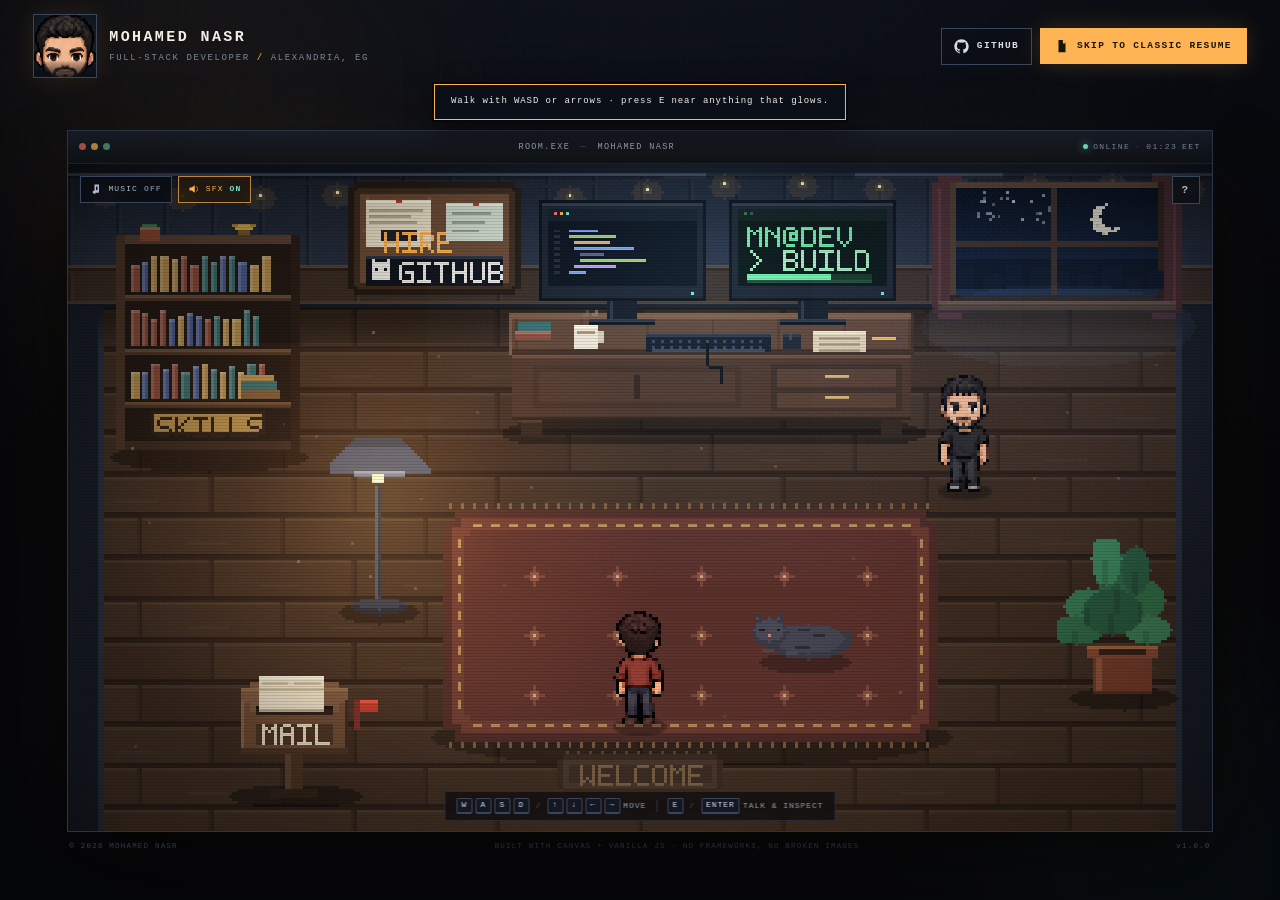
==== index.html @ dac3d87f "Hold the room behind a boot screen until the character sheets resolve" ====
<!DOCTYPE html>
<html lang="en">
<head>
<meta charset="utf-8">
<meta name="viewport" content="width=device-width, initial-scale=1, viewport-fit=cover">
<title>Mohamed Nasr — Interactive Portfolio</title>
<meta name="description" content="A playable pixel-art developer room. Meet Mohamed Nasr, explore projects, tech stack and contact details.">
<meta name="theme-color" content="#07080b">
<link rel="icon" href="data:image/svg+xml,%3Csvg xmlns='http://www.w3.org/2000/svg' viewBox='0 0 16 16'%3E%3Crect width='16' height='16' fill='%230a0c11'/%3E%3Crect x='2' y='2' width='5' height='5' fill='%23ffb454'/%3E%3Crect x='9' y='2' width='5' height='5' fill='%23e9e5dd'/%3E%3Crect x='2' y='9' width='5' height='5' fill='%23e9e5dd'/%3E%3Crect x='9' y='9' width='5' height='5' fill='%23ffb454'/%3E%3C/svg%3E">
<link rel="stylesheet" href="css/style.css">
</head>
<body>
<div class="bg" aria-hidden="true">
  <div class="bg-glow bg-glow--a"></div>
  <div class="bg-glow bg-glow--b"></div>
  <div class="bg-grid"></div>
  <div class="bg-noise"></div>
</div>

<main class="site">
  <header class="topbar">
    <div class="brand">
      <canvas class="brand-avatar" id="brand-avatar" width="64" height="64" aria-hidden="true"></canvas>
      <div class="brand-text">
        <span class="brand-name">MOHAMED NASR</span>
        <span class="brand-sub">FULL-STACK DEVELOPER <i>/</i> ALEXANDRIA, EG</span>
      </div>
    </div>
    <div class="topbar-actions">
      <button class="btn btn--ghost btn--icon" id="btn-github" type="button" aria-label="Open GitHub profile">
        <svg viewBox="0 0 24 24" width="15" height="15" aria-hidden="true"><path fill="currentColor" d="M12 .5C5.73.5.5 5.73.5 12c0 5.08 3.29 9.39 7.86 10.91.58.11.79-.25.79-.56v-2.2c-3.2.7-3.88-1.54-3.88-1.54-.52-1.33-1.28-1.68-1.28-1.68-1.05-.72.08-.7.08-.7 1.16.08 1.77 1.19 1.77 1.19 1.03 1.77 2.7 1.26 3.36.96.1-.75.4-1.26.73-1.55-2.55-.29-5.24-1.28-5.24-5.69 0-1.26.45-2.29 1.19-3.1-.12-.29-.52-1.46.11-3.05 0 0 .97-.31 3.18 1.18a11 11 0 0 1 5.79 0c2.21-1.49 3.18-1.18 3.18-1.18.63 1.59.23 2.76.11 3.05.74.81 1.19 1.84 1.19 3.1 0 4.42-2.7 5.39-5.26 5.68.41.36.78 1.06.78 2.14v3.17c0 .31.21.68.8.56A11.51 11.51 0 0 0 23.5 12C23.5 5.73 18.27.5 12 .5Z"/></svg>
        <span>GITHUB</span>
      </button>
      <button class="btn btn--amber" id="btn-resume" type="button">
        <svg viewBox="0 0 16 16" width="14" height="14" aria-hidden="true"><path fill="currentColor" d="M4 1h5l3 3v11H4V1Zm5 0v4h4M6 8h4v1H6V8Zm0 2h4v1H6v-1Zm0 2h3v1H6v-1Z"/></svg>
        <span>SKIP TO CLASSIC RESUME</span>
      </button>
    </div>
  </header>

  <section class="stage">
    <div class="cabinet" id="cabinet">
      <div class="chrome">
        <span class="chrome-dots" aria-hidden="true"><i></i><i></i><i></i></span>
        <span class="chrome-title">ROOM.EXE <b>—</b> MOHAMED&nbsp;NASR</span>
        <span class="chrome-status"><i class="live-dot"></i> ONLINE <b>·</b> <span id="clock">--:--</span> EET</span>
      </div>
      <div class="screen" id="screen">
        <canvas id="game" width="384" height="224" aria-label="Pixel art developer room. Use WASD or arrow keys to walk and E to interact."></canvas>
        <div class="screen-fx" aria-hidden="true"></div>

        <div class="hud hud--left">
          <div class="audio-toggles" role="group" aria-label="Audio settings">
            <button class="chip" id="btn-music" type="button" aria-pressed="false" title="Toggle 8-bit music">
              <svg viewBox="0 0 16 16" width="12" height="12" aria-hidden="true"><path fill="currentColor" d="M6 2h6v9.2a2.2 2.2 0 1 1-2-2.19V4.4L8 5v7.2A2.2 2.2 0 1 1 6 10V2Z"/></svg>
              <span>MUSIC</span><b data-state>OFF</b>
            </button>
            <button class="chip" id="btn-sfx" type="button" aria-pressed="true" title="Toggle sound effects">
              <svg viewBox="0 0 16 16" width="12" height="12" aria-hidden="true"><path fill="currentColor" d="M2 6h3l4-3v10L5 10H2V6Zm9-2a5 5 0 0 1 0 8v-1a4 4 0 0 0 0-6V4Z"/></svg>
              <span>SFX</span><b data-state>ON</b>
            </button>
          </div>

          <div class="dpad" id="dpad" aria-label="Touch movement controls">
            <button class="dpad-btn dpad-up" data-dir="up" type="button" aria-label="Move up">▲</button>
            <button class="dpad-btn dpad-left" data-dir="left" type="button" aria-label="Move left">◀</button>
            <button class="dpad-btn dpad-action" data-action="interact" type="button" aria-label="Interact">A</button>
            <button class="dpad-btn dpad-right" data-dir="right" type="button" aria-label="Move right">▶</button>
            <button class="dpad-btn dpad-down" data-dir="down" type="button" aria-label="Move down">▼</button>
          </div>
        </div>

        <div class="hud hud--right">
          <button class="chip chip--square" id="btn-help" type="button" aria-label="How to play" title="How to play">?</button>
        </div>

        <div class="hintbar" id="hintbar">
          <span class="hint"><kbd>W</kbd><kbd>A</kbd><kbd>S</kbd><kbd>D</kbd><em>/</em><kbd>↑</kbd><kbd>↓</kbd><kbd>←</kbd><kbd>→</kbd> MOVE</span>
          <span class="hint-sep"></span>
          <span class="hint"><kbd>E</kbd><em>/</em><kbd>ENTER</kbd> TALK &amp; INSPECT</span>
        </div>

        <div class="stage-loader" id="stage-loader" role="status" aria-live="polite">
          <span class="loader-sprites" aria-hidden="true"><i></i><i></i><i></i><i></i></span>
          <span class="loader-text">LOADING CHARACTERS</span>
        </div>
      </div>
      <div class="cabinet-foot">
        <span>© <span id="year">2026</span> MOHAMED NASR</span>
        <span class="cabinet-foot-mid">BUILT WITH CANVAS + VANILLA JS · NO FRAMEWORKS, NO BROKEN IMAGES</span>
        <span>v1.0.0</span>
      </div>
    </div>
  </section>
</main>

<!-- ======================= RPG DIALOGUE ======================= -->
<div class="dialogue" id="dialogue" role="dialog" aria-modal="true" aria-labelledby="dlg-name" hidden>
  <div class="dlg-frame">
    <div class="dlg-portrait">
      <canvas id="dlg-portrait" width="96" height="96" aria-hidden="true"></canvas>
      <span class="dlg-lv">LV. 99</span>
    </div>
    <div class="dlg-main">
      <div class="dlg-head">
        <h2 id="dlg-name">MOHAMED NASR</h2>
        <span class="dlg-role" id="dlg-role">FULL-STACK DEVELOPER</span>
        <span class="dlg-advance" id="dlg-advance" aria-hidden="true">▼</span>
      </div>
      <div class="dlg-text" id="dlg-text" tabindex="0"></div>
      <div class="dlg-choices" id="dlg-choices"></div>
    </div>
    <button class="dlg-close" id="dlg-close" type="button" aria-label="Close dialogue">✕</button>
  </div>
</div>

<!-- ======================= MODAL ======================= -->
<div class="overlay" id="overlay" hidden>
  <div class="modal" id="modal" role="dialog" aria-modal="true" aria-labelledby="modal-title">
    <div class="modal-bar">
      <span class="chrome-dots" aria-hidden="true"><i></i><i></i><i></i></span>
      <h2 class="modal-title" id="modal-title">WINDOW</h2>
      <button class="modal-x" type="button" data-close aria-label="Close window">✕</button>
    </div>
    <div class="modal-body" id="modal-body"></div>
  </div>
</div>

<div class="toast" id="toast" role="status" aria-live="polite"></div>

<script src="js/config.js?v=10"></script>
<script src="js/pixel-font.js?v=10"></script>
<script src="js/sprites.js?v=10"></script>
<script src="js/room.js?v=10"></script>
<script src="js/audio.js?v=10"></script>
<script src="js/ui.js?v=10"></script>
<script src="js/game.js?v=10"></script>
</body>
</html>
---- css/style.css ----
/* ==========================================================================
   Mohamed Nasr — interactive portfolio
   Dark cinematic arcade shell around a warm 8-bit room.
   ========================================================================== */

:root {
  --bg: #07080b;
  --panel: #0d1016;
  --panel-2: #121722;
  --line: #232c3b;
  --line-2: #3a465c;
  --text: #e9e5dd;
  --muted: #8e98a8;
  --amber: #ffb454;
  --amber-2: #ffcf8a;
  --mint: #6ee7c7;
  --red: #ff6b6b;
  --mono: ui-monospace, "Cascadia Mono", "SFMono-Regular", Menlo, Consolas, "Liberation Mono", monospace;
  --sans: "Inter", system-ui, -apple-system, "Segoe UI", Roboto, Arial, sans-serif;
  --shadow-pixel: 0 0 0 2px #05070a, 0 0 0 4px #2b3547, 0 26px 70px rgba(0, 0, 0, 0.65);
}

* { box-sizing: border-box; }

html, body { min-height: 100%; }

body {
  margin: 0;
  background: var(--bg);
  color: var(--text);
  font-family: var(--sans);
  font-size: 16px;
  line-height: 1.5;
  -webkit-font-smoothing: antialiased;
  overflow-x: hidden;
}

[hidden] { display: none !important; }

h1, h2, h3, h4, p, ul { margin: 0; }
ul { padding: 0; list-style: none; }
a { color: inherit; }
button { font: inherit; }
::selection { background: rgba(255, 180, 84, 0.28); color: #fff; }

:focus-visible {
  outline: 2px solid var(--amber);
  outline-offset: 2px;
}

/* ---------------------------------------------------------------- */
/* Background                                                        */
/* ---------------------------------------------------------------- */
.bg {
  position: fixed;
  inset: 0;
  z-index: 0;
  overflow: hidden;
  pointer-events: none;
  background:
    radial-gradient(1200px 700px at 50% -10%, #10141d 0%, transparent 60%),
    linear-gradient(180deg, #080a0f 0%, #06070a 55%, #05060a 100%);
}

.bg-glow {
  position: absolute;
  border-radius: 50%;
  filter: blur(90px);
  opacity: 0.5;
}

.bg-glow--a {
  width: 52vw; height: 52vw;
  left: -12vw; top: -18vw;
  background: radial-gradient(circle, rgba(255, 168, 76, 0.16), transparent 65%);
  animation: drift 24s ease-in-out infinite alternate;
}

.bg-glow--b {
  width: 46vw; height: 46vw;
  right: -14vw; bottom: -20vw;
  background: radial-gradient(circle, rgba(80, 190, 170, 0.12), transparent 65%);
  animation: drift 30s ease-in-out infinite alternate-reverse;
}

.bg-grid {
  position: absolute;
  inset: 0;
  background-image:
    linear-gradient(rgba(255, 255, 255, 0.024) 1px, transparent 1px),
    linear-gradient(90deg, rgba(255, 255, 255, 0.024) 1px, transparent 1px);
  background-size: 40px 40px;
  mask-image: radial-gradient(ellipse 80% 70% at 50% 40%, #000 20%, transparent 78%);
  -webkit-mask-image: radial-gradient(ellipse 80% 70% at 50% 40%, #000 20%, transparent 78%);
}

@keyframes drift {
  from { transform: translate3d(0, 0, 0) scale(1); }
  to { transform: translate3d(4vw, 3vw, 0) scale(1.08); }
}

/* ---------------------------------------------------------------- */
/* Shell                                                             */
/* ---------------------------------------------------------------- */
.site {
  position: relative;
  z-index: 1;
  min-height: 100svh;
  display: flex;
  flex-direction: column;
  width: 100%;
  max-width: 1440px;
  margin: 0 auto;
  padding: 14px clamp(12px, 2.6vw, 34px) 12px;
}

.topbar {
  display: flex;
  align-items: center;
  justify-content: space-between;
  gap: 18px;
  padding-bottom: 14px;
}

.brand {
  display: flex;
  align-items: center;
  gap: 12px;
  min-width: 0;
}

.brand-avatar {
  width: 64px;
  height: 64px;
  flex: none;
  image-rendering: pixelated;
  background: #0a0d13;
  border: 1px solid var(--line-2);
  box-shadow: inset 0 0 0 2px #05070a, 0 0 24px rgba(255, 180, 84, 0.10);
}

/* the header avatar is the same character art: keep it out of sight until
   the sheets have been resolved too */
body.is-booting .brand-avatar { visibility: hidden; }

.brand-text { display: flex; flex-direction: column; gap: 3px; min-width: 0; }

.brand-name {
  font-family: var(--mono);
  font-size: 15px;
  font-weight: 700;
  letter-spacing: 0.16em;
  color: #f3efe7;
}

.brand-sub {
  font-family: var(--mono);
  font-size: 9px;
  letter-spacing: 0.18em;
  color: #7c8798;
  white-space: nowrap;
  overflow: hidden;
  text-overflow: ellipsis;
}
.brand-sub i { color: var(--amber); font-style: normal; }

.topbar-actions {
  display: flex;
  align-items: center;
  gap: 8px;
  flex: none;
}

/* buttons ------------------------------------------------------- */
.btn {
  display: inline-flex;
  align-items: center;
  justify-content: center;
  gap: 8px;
  padding: 10px 14px;
  border: 1px solid var(--line-2);
  background: #10141c;
  color: #d5dce8;
  font-family: var(--mono);
  font-size: 9.5px;
  font-weight: 600;
  letter-spacing: 0.14em;
  text-transform: uppercase;
  text-decoration: none;
  cursor: pointer;
  transition: background 0.15s, border-color 0.15s, color 0.15s, transform 0.1s;
  white-space: nowrap;
}

.btn:hover { border-color: var(--amber); color: var(--amber); background: #151b26; }
.btn:active { transform: translateY(1px); }

.btn--amber {
  background: var(--amber);
  border-color: var(--amber);
  color: #191307;
  box-shadow: 0 0 24px rgba(255, 180, 84, 0.18);
}
.btn--amber:hover { background: var(--amber-2); border-color: var(--amber-2); color: #191307; }

.btn--ghost { background: transparent; }
.btn--icon { padding: 10px 12px; }

.btn--tiny {
  padding: 6px 9px;
  font-size: 8px;
  letter-spacing: 0.12em;
}

/* ---------------------------------------------------------------- */
/* Cabinet                                                           */
/* ---------------------------------------------------------------- */
.stage {
  flex: 1;
  display: grid;
  place-items: center;
  min-height: 0;
  padding: 4px 0 2px;
}

.cabinet {
  width: min(1180px, 100%, calc((100svh - 232px) * 1.7143));
  min-width: 300px;
  position: relative;
}

.chrome {
  display: flex;
  align-items: center;
  gap: 10px;
  height: 34px;
  padding: 0 11px;
  background: linear-gradient(180deg, #151b26, #0d1118);
  border: 1px solid #2b3547;
  border-bottom: 1px solid #1b2230;
  font-family: var(--mono);
  font-size: 8.5px;
  letter-spacing: 0.16em;
  color: #8d99ac;
}

.chrome-dots { display: inline-flex; gap: 5px; flex: none; }
.chrome-dots i { width: 7px; height: 7px; border-radius: 50%; background: #3a465c; }
.chrome-dots i:nth-child(1) { background: #a8504a; }
.chrome-dots i:nth-child(2) { background: #b08840; }
.chrome-dots i:nth-child(3) { background: #43806b; }

.chrome-title {
  flex: 1;
  text-align: center;
  color: #a7b2c4;
  white-space: nowrap;
  overflow: hidden;
  text-overflow: ellipsis;
}
.chrome-title b { color: #4d5a70; font-weight: 400; margin: 0 4px; }

.chrome-status {
  display: inline-flex;
  align-items: center;
  gap: 5px;
  flex: none;
  color: #7f8c9f;
  font-size: 8px;
}
.chrome-status b { color: #3f4b5f; font-weight: 400; }

.live-dot {
  width: 5px; height: 5px;
  background: var(--mint);
  border-radius: 50%;
  box-shadow: 0 0 8px rgba(110, 231, 199, 0.8);
  animation: blink 2.4s ease-in-out infinite;
}

@keyframes blink { 0%, 100% { opacity: 1; } 50% { opacity: 0.25; } }

.screen {
  position: relative;
  aspect-ratio: 384 / 224;
  background: #05070a;
  border: 1px solid #2b3547;
  border-top: none;
  box-shadow: 0 30px 80px rgba(0, 0, 0, 0.62), 0 0 120px rgba(255, 170, 80, 0.05);
  overflow: hidden;
}

#game {
  display: block;
  width: 100%;
  height: 100%;
  image-rendering: pixelated;
  image-rendering: crisp-edges;
  touch-action: manipulation;
}

.screen-fx {
  position: absolute;
  inset: 0;
  pointer-events: none;
  background-image:
    repeating-linear-gradient(to bottom, rgba(0, 0, 0, 0.20) 0 1px, transparent 1px 3px),
    radial-gradient(ellipse at center, transparent 52%, rgba(0, 0, 0, 0.42) 100%);
  opacity: 0.55;
  z-index: 2;
}

/* Boot screen: covers the room until the character art is resolved, so the
   fallback characters are never shown first. ------------------------- */
.stage-loader {
  position: absolute;
  inset: 0;
  z-index: 8;
  display: flex;
  flex-direction: column;
  align-items: center;
  justify-content: center;
  gap: 14px;
  background: #05070a;
  transition: opacity 0.32s ease, visibility 0.32s ease;
  animation: stage-loader-bail 0.4s linear 12s forwards;
}
.stage-loader.is-done {
  opacity: 0;
  visibility: hidden;
  pointer-events: none;
}
.stage-loader.is-gone { display: none; }

.loader-sprites { display: flex; gap: 6px; }
.loader-sprites i {
  width: 7px;
  height: 7px;
  background: #ffb454;
  opacity: 0.22;
  animation: loader-step 1.05s steps(1, end) infinite;
}
.loader-sprites i:nth-child(2) { animation-delay: 0.13s; }
.loader-sprites i:nth-child(3) { animation-delay: 0.26s; }
.loader-sprites i:nth-child(4) { animation-delay: 0.39s; }

.loader-text {
  font-family: var(--mono);
  font-size: 10px;
  letter-spacing: 0.28em;
  color: #8e98a8;
  text-transform: uppercase;
}

@keyframes loader-step {
  0%, 40% { opacity: 1; }
  41%, 100% { opacity: 0.22; }
}
/* if the scripts never start, the room must not stay hidden forever */
@keyframes stage-loader-bail {
  to { opacity: 0; visibility: hidden; }
}

@media (prefers-reduced-motion: reduce) {
  .loader-sprites i { animation: none; opacity: 0.7; }
}

/* HUD ----------------------------------------------------------- */
.hud {
  position: absolute;
  z-index: 4;
  display: flex;
  gap: 10px;
  pointer-events: none;
}
.hud > * { pointer-events: auto; }

.hud--left { top: 12px; left: 12px; flex-direction: column; align-items: flex-start; }
.hud--right { top: 12px; right: 12px; }

.audio-toggles { display: flex; gap: 6px; }

.chip {
  display: inline-flex;
  align-items: center;
  gap: 6px;
  height: 27px;
  padding: 0 9px;
  background: rgba(8, 11, 17, 0.74);
  border: 1px solid rgba(74, 88, 112, 0.75);
  color: #aeb9cb;
  font-family: var(--mono);
  font-size: 8px;
  letter-spacing: 0.14em;
  cursor: pointer;
  backdrop-filter: blur(6px);
  transition: border-color 0.15s, color 0.15s, background 0.15s;
}
.chip b { font-weight: 700; color: #6f7c90; }
.chip:hover { border-color: var(--amber); color: var(--amber); }
.chip.is-on { border-color: rgba(255, 180, 84, 0.7); color: var(--amber); background: rgba(38, 26, 12, 0.72); }
.chip.is-on b { color: var(--mint); }

.chip--square {
  width: 28px;
  height: 28px;
  padding: 0;
  justify-content: center;
  font-size: 11px;
  font-weight: 700;
}

/* D-pad */
.dpad {
  display: none;
  grid-template-columns: repeat(3, 34px);
  grid-template-rows: repeat(3, 34px);
  gap: 4px;
  padding: 4px;
  background: rgba(6, 9, 14, 0.42);
  border: 1px solid rgba(70, 83, 107, 0.35);
  backdrop-filter: blur(4px);
  touch-action: none;
}

body.is-touch .dpad { display: grid; }

.dpad-btn {
  border: 1px solid rgba(96, 112, 138, 0.7);
  background: rgba(12, 16, 24, 0.78);
  color: #c8d2e2;
  font-size: 11px;
  line-height: 1;
  display: grid;
  place-items: center;
  cursor: pointer;
  touch-action: none;
  user-select: none;
  -webkit-user-select: none;
  -webkit-tap-highlight-color: transparent;
  transition: background 0.08s, color 0.08s, border-color 0.08s;
}
.dpad-btn.is-down,
.dpad-btn:active {
  background: var(--amber);
  border-color: var(--amber);
  color: #191307;
}

.dpad-up { grid-area: 1 / 2; }
.dpad-left { grid-area: 2 / 1; }
.dpad-action { grid-area: 2 / 2; font-family: var(--mono); font-weight: 700; color: var(--amber); }
.dpad-right { grid-area: 2 / 3; }
.dpad-down { grid-area: 3 / 2; }

/* hint bar */
.hintbar {
  position: absolute;
  z-index: 3;
  left: 50%;
  bottom: 10px;
  transform: translateX(-50%);
  display: flex;
  align-items: center;
  gap: 10px;
  padding: 6px 11px;
  background: rgba(5, 7, 11, 0.62);
  border: 1px solid rgba(70, 83, 107, 0.4);
  backdrop-filter: blur(4px);
  font-family: var(--mono);
  font-size: 8px;
  letter-spacing: 0.12em;
  color: #93a0b3;
  white-space: nowrap;
  pointer-events: none;
  transition: opacity 0.2s;
}
.hint { display: inline-flex; align-items: center; gap: 3px; }
.hint em { font-style: normal; color: #4b586d; margin: 0 3px; }
.hint-sep { width: 1px; height: 12px; background: #2b3547; }

kbd {
  display: inline-block;
  min-width: 16px;
  padding: 2px 4px;
  border: 1px solid #3a465c;
  border-bottom-width: 2px;
  background: #121722;
  color: #dbe3ef;
  font-family: var(--mono);
  font-size: 8px;
  line-height: 1.1;
  text-align: center;
  border-radius: 2px;
}

body.dialogue-open .hintbar { opacity: 0; }

.cabinet-foot {
  display: flex;
  align-items: center;
  justify-content: space-between;
  gap: 12px;
  padding: 9px 2px 0;
  font-family: var(--mono);
  font-size: 7.5px;
  letter-spacing: 0.16em;
  color: #4f5b6e;
}
.cabinet-foot-mid { color: #3d4759; text-align: center; }

/* ---------------------------------------------------------------- */
/* Dialogue                                                          */
/* ---------------------------------------------------------------- */
.dialogue {
  position: fixed;
  left: 50%;
  bottom: max(16px, env(safe-area-inset-bottom));
  transform: translateX(-50%);
  width: min(960px, calc(100vw - 24px));
  z-index: 70;
  animation: dlg-in 0.2s ease-out both;
}

@keyframes dlg-in {
  from { opacity: 0; transform: translate(-50%, 12px); }
  to { opacity: 1; transform: translate(-50%, 0); }
}

.dlg-frame {
  position: relative;
  display: grid;
  grid-template-columns: 104px minmax(0, 1fr);
  gap: 12px;
  padding: 12px;
  background:
    linear-gradient(180deg, rgba(255, 180, 84, 0.045), transparent 30%),
    linear-gradient(180deg, #10161f, #0a0e15);
  border: 2px solid #46536b;
  box-shadow: var(--shadow-pixel);
}

.dlg-frame::before {
  content: "";
  position: absolute;
  inset: 3px;
  border: 1px solid rgba(255, 255, 255, 0.05);
  pointer-events: none;
}

.dlg-portrait {
  position: relative;
  width: 96px;
  height: 96px;
  border: 1px solid #46536b;
  background: radial-gradient(circle at 50% 30%, #1b2334, #0a0d14 75%);
  display: grid;
  place-items: center;
  overflow: hidden;
}

.dlg-portrait canvas {
  width: 96px;
  height: 96px;
  image-rendering: pixelated;
}

.dlg-lv {
  position: absolute;
  left: 4px;
  bottom: 2px;
  font-family: var(--mono);
  font-size: 7px;
  letter-spacing: 0.1em;
  color: var(--amber);
  text-shadow: 0 1px 0 #000;
}

.dlg-main { min-width: 0; display: flex; flex-direction: column; }

.dlg-head {
  display: flex;
  align-items: baseline;
  gap: 10px;
  padding-bottom: 6px;
  margin-bottom: 8px;
  border-bottom: 1px dashed #2a3446;
}

.dlg-head h2 {
  font-family: var(--mono);
  font-size: 12px;
  letter-spacing: 0.16em;
  color: var(--amber);
}

.dlg-role {
  font-family: var(--mono);
  font-size: 8px;
  letter-spacing: 0.14em;
  color: #6f7c90;
}

.dlg-advance {
  margin-left: auto;
  color: var(--amber);
  font-size: 10px;
  opacity: 0;
  align-self: center;
}
.dlg-advance.is-on { opacity: 1; animation: bob 1.1s ease-in-out infinite; }

@keyframes bob { 0%, 100% { transform: translateY(0); } 50% { transform: translateY(3px); } }

.dlg-text {
  font-size: 13.5px;
  line-height: 1.65;
  color: #dfe5ee;
  white-space: pre-wrap;
  min-height: 3.3em;
  max-height: 6.6em;
  overflow-y: auto;
  padding-right: 6px;
  scrollbar-width: thin;
  scrollbar-color: #3a465c transparent;
}
.dlg-text.is-typing::after {
  content: "▌";
  color: var(--amber);
  margin-left: 1px;
  animation: blink 0.9s steps(2) infinite;
}

.dlg-choices {
  display: grid;
  grid-template-columns: 1fr 1fr;
  gap: 6px;
  margin-top: auto;
  padding-top: 10px;
}

.choice {
  display: flex;
  align-items: center;
  gap: 8px;
  padding: 7px 9px;
  background: #131926;
  border: 1px solid #2f3a4d;
  color: #dbe3ef;
  text-align: left;
  cursor: pointer;
  transition: border-color 0.12s, background 0.12s, transform 0.12s;
  min-width: 0;
}
.choice:hover,
.choice.is-focused {
  border-color: var(--amber);
  background: #1b2333;
  transform: translateX(2px);
}

.choice-key {
  flex: none;
  display: grid;
  place-items: center;
  min-width: 17px;
  height: 17px;
  padding: 0 3px;
  background: #090c12;
  border: 1px solid #3a465c;
  font-family: var(--mono);
  font-size: 8px;
  color: var(--amber);
}

.choice-copy { display: flex; flex-direction: column; gap: 1px; min-width: 0; }

.choice-en {
  font-family: var(--mono);
  font-size: 9px;
  letter-spacing: 0.09em;
  text-transform: uppercase;
  color: #e9e5dd;
  line-height: 1.35;
}

.choice-ar {
  font-family: "Segoe UI", "Noto Naskh Arabic", "Geeza Pro", system-ui, sans-serif;
  font-size: 10.5px;
  line-height: 1.3;
  color: #8b98ad;
}

.choice-arrow { margin-left: auto; color: #55627a; font-size: 12px; flex: none; }

.choice--ghost {
  grid-column: 1 / -1;
  justify-content: center;
  padding: 5px;
  background: transparent;
  border-color: #232c3b;
  opacity: 0.65;
}
.choice--ghost .choice-en { font-size: 8px; color: #93a0b3; }

.choice--back { justify-content: flex-start; }
.choice--action {
  justify-content: space-between;
  background: linear-gradient(180deg, rgba(255, 180, 84, 0.16), rgba(255, 180, 84, 0.06));
  border-color: rgba(255, 180, 84, 0.55);
}
.choice--action .choice-en { color: var(--amber); }

.dlg-close {
  position: absolute;
  top: 5px;
  right: 5px;
  width: 20px;
  height: 20px;
  display: grid;
  place-items: center;
  background: transparent;
  border: 1px solid #2f3a4d;
  color: #7f8c9f;
  font-size: 9px;
  cursor: pointer;
  z-index: 2;
}
.dlg-close:hover { border-color: var(--red); color: var(--red); }

/* ---------------------------------------------------------------- */
/* Windows                                                           */
/* ---------------------------------------------------------------- */
.overlay {
  position: fixed;
  inset: 0;
  z-index: 80;
  display: flex;
  align-items: center;
  justify-content: center;
  padding: clamp(10px, 2.6vw, 36px);
  background: rgba(4, 6, 10, 0.76);
  backdrop-filter: blur(7px);
  overflow: hidden;
}

.modal {
  width: min(1060px, 100%);
  max-height: min(88svh, 920px);
  display: flex;
  flex-direction: column;
  background: linear-gradient(180deg, #10151e, #0b0f16);
  border: 2px solid #46536b;
  box-shadow: 0 0 0 3px #05070a, 0 0 0 5px #232c3b, 0 44px 110px rgba(0, 0, 0, 0.8);
  animation: win-in 0.2s ease-out both;
}

@keyframes win-in {
  from { opacity: 0; transform: translateY(10px) scale(0.995); }
  to { opacity: 1; transform: translateY(0) scale(1); }
}

.modal-bar {
  display: flex;
  align-items: center;
  gap: 10px;
  height: 40px;
  padding: 0 10px;
  background: #0d121a;
  border-bottom: 1px solid var(--line);
  flex: none;
}

.modal-title {
  flex: 1;
  text-align: center;
  font-family: var(--mono);
  font-size: 9.5px;
  font-weight: 600;
  letter-spacing: 0.2em;
  color: #b9c4d6;
}

.modal-x {
  width: 24px;
  height: 24px;
  display: grid;
  place-items: center;
  background: transparent;
  border: 1px solid #2f3a4d;
  color: #7f8c9f;
  font-size: 10px;
  cursor: pointer;
  flex: none;
}
.modal-x:hover { border-color: var(--red); color: var(--red); }

.modal-body {
  padding: clamp(14px, 2.2vw, 24px);
  overflow-y: auto;
  overscroll-behavior: contain;
  scrollbar-width: thin;
  scrollbar-color: #3a465c transparent;
}

.modal-body::-webkit-scrollbar { width: 8px; }
.modal-body::-webkit-scrollbar-thumb { background: #2f3a4d; }
.modal-body::-webkit-scrollbar-track { background: #0a0e14; }

/* shared window pieces ------------------------------------------ */
.win-head {
  display: flex;
  align-items: flex-end;
  justify-content: space-between;
  gap: 16px;
  flex-wrap: wrap;
  margin-bottom: 18px;
}

.win-kicker {
  font-family: var(--mono);
  font-size: 8px;
  letter-spacing: 0.18em;
  color: var(--amber);
  margin-bottom: 5px;
}

.win-title {
  font-family: var(--sans);
  font-size: clamp(19px, 2.4vw, 25px);
  font-weight: 700;
  letter-spacing: -0.015em;
  color: #f3efe7;
  line-height: 1.15;
}

.win-head-actions { display: flex; align-items: center; gap: 8px; }

.sync {
  display: inline-flex;
  align-items: center;
  gap: 4px;
  padding: 5px 7px;
  border: 1px solid #2f3a4d;
  font-family: var(--mono);
  font-size: 7.5px;
  letter-spacing: 0.12em;
  color: #8e98a8;
  white-space: nowrap;
}
.sync--live { color: var(--mint); border-color: rgba(110, 231, 199, 0.35); }
.sync--cache { color: var(--amber); border-color: rgba(255, 180, 84, 0.3); }
.sync--off { color: #e0a05a; border-color: rgba(224, 160, 90, 0.3); }

.win-foot {
  display: flex;
  align-items: center;
  justify-content: space-between;
  gap: 10px;
  margin-top: 16px;
  font-family: var(--mono);
  font-size: 8px;
  letter-spacing: 0.14em;
  color: #6f7c90;
  flex-wrap: wrap;
}

.muted { color: var(--muted); }
.small { font-size: 11px; line-height: 1.65; margin-top: 14px; }
.muted code {
  font-family: var(--mono);
  font-size: 10px;
  color: var(--amber);
  background: #161d29;
  padding: 1px 4px;
}

/* projects ------------------------------------------------------ */
.proj-grid {
  display: grid;
  grid-template-columns: repeat(auto-fill, minmax(252px, 1fr));
  gap: 10px;
}

.proj {
  position: relative;
  display: flex;
  flex-direction: column;
  gap: 8px;
  min-height: 154px;
  padding: 14px;
  background: #10151e;
  border: 1px solid #242e3f;
  text-decoration: none;
  color: inherit;
  transition: border-color 0.15s, transform 0.15s, background 0.15s, box-shadow 0.15s;
}

.proj:hover {
  border-color: rgba(255, 180, 84, 0.55);
  background: #121a26;
  transform: translateY(-2px);
  box-shadow: 0 10px 24px rgba(0, 0, 0, 0.35);
}

.proj-top { display: flex; align-items: center; gap: 7px; min-width: 0; }
.proj-icon { color: var(--amber); font-size: 11px; flex: none; }

.proj-name {
  font-family: var(--mono);
  font-size: 12.5px;
  font-weight: 700;
  letter-spacing: 0.01em;
  color: #f1eee8;
  overflow: hidden;
  text-overflow: ellipsis;
  white-space: nowrap;
}

.proj-go { margin-left: auto; color: #5a677d; font-size: 11px; flex: none; }
.proj:hover .proj-go { color: var(--amber); }

.proj-desc {
  font-size: 11.5px;
  line-height: 1.55;
  color: #98a4b6;
  flex: 1;
  display: -webkit-box;
  -webkit-line-clamp: 3;
  -webkit-box-orient: vertical;
  overflow: hidden;
}

.proj-tags { display: flex; flex-wrap: wrap; gap: 4px; min-height: 17px; }

.tag {
  font-family: var(--mono);
  font-size: 7.5px;
  letter-spacing: 0.06em;
  text-transform: uppercase;
  padding: 2px 5px;
  background: #161d29;
  border: 1px solid #2a3446;
  color: #8794a8;
}

.proj-meta {
  display: flex;
  align-items: center;
  gap: 10px;
  padding-top: 8px;
  border-top: 1px dashed #1f2735;
  font-family: var(--mono);
  font-size: 8px;
  letter-spacing: 0.06em;
  color: #7d8a9e;
}

.lang { display: inline-flex; align-items: center; gap: 4px; }
.lang i { width: 6px; height: 6px; border-radius: 50%; display: inline-block; }
.meta-time { margin-left: auto; color: #5d6a7e; }

.proj--skeleton { pointer-events: none; }
.sk { background: linear-gradient(90deg, #171f2c 25%, #1f2938 50%, #171f2c 75%); background-size: 200% 100%; animation: sk 1.4s linear infinite; }
.sk-title { height: 12px; width: 55%; }
.sk-line { height: 8px; width: 100%; }
.sk-line.short { width: 70%; }
.sk-meta { height: 8px; width: 40%; margin-top: auto; }
@keyframes sk { from { background-position: 200% 0; } to { background-position: -200% 0; } }

.empty {
  grid-column: 1 / -1;
  padding: 40px 20px;
  text-align: center;
  color: var(--muted);
  border: 1px dashed #2a3446;
  font-family: var(--mono);
  font-size: 10px;
  letter-spacing: 0.1em;
}

/* github badge -------------------------------------------------- */
.badge-card {
  display: grid;
  grid-template-columns: 152px minmax(0, 1fr);
  gap: 22px;
  padding: 20px;
  background:
    radial-gradient(circle at 18% 20%, rgba(255, 180, 84, 0.07), transparent 55%),
    #0e131c;
  border: 1px solid #2a3446;
}

.badge-avatar {
  position: relative;
  width: 140px;
  height: 140px;
  border: 2px solid #46536b;
  background: #080b10;
  display: grid;
  place-items: center;
}
.badge-avatar canvas { width: 128px; height: 128px; image-rendering: pixelated; }
.badge-dot {
  position: absolute;
  right: 7px;
  bottom: 7px;
  width: 11px;
  height: 11px;
  background: var(--mint);
  border: 2px solid #0e131c;
  border-radius: 50%;
  box-shadow: 0 0 12px rgba(110, 231, 199, 0.8);
}

.badge-info { min-width: 0; }
.badge-handle {
  font-family: var(--mono);
  font-size: 10px;
  letter-spacing: 0.1em;
  color: var(--amber);
  margin: 4px 0 8px;
}
.badge-bio { font-size: 12.5px; line-height: 1.6; color: #9aa6b8; max-width: 56ch; }

.badge-stats { display: flex; flex-wrap: wrap; gap: 22px; margin-top: 16px; }
.stat span {
  display: block;
  font-family: var(--mono);
  font-size: 7px;
  letter-spacing: 0.16em;
  color: #6f7c90;
  margin-bottom: 3px;
}
.stat b { font-family: var(--mono); font-size: 13px; letter-spacing: 0.04em; color: #e9e5dd; }

.gh-cta {
  display: flex;
  align-items: center;
  justify-content: space-between;
  gap: 16px;
  flex-wrap: wrap;
  padding: 16px 18px;
  margin-top: 12px;
  background: #10151e;
  border: 1px solid #242e3f;
}
.gh-cta h4 { font-size: 14px; color: #f1eee8; margin-bottom: 3px; }
.gh-cta p { font-size: 11.5px; color: var(--muted); }

.gh-repos { margin-top: 12px; display: flex; flex-direction: column; }

.gh-row {
  display: grid;
  grid-template-columns: 168px minmax(0, 1fr) auto;
  align-items: center;
  gap: 12px;
  padding: 9px 10px;
  border: 1px solid transparent;
  border-bottom: 1px solid #1b2331;
  text-decoration: none;
  color: inherit;
  transition: background 0.12s, border-color 0.12s;
}
.gh-row:hover { background: #121824; border-color: #242e3f; }
.gh-row-name { font-family: var(--mono); font-size: 10px; color: var(--amber); overflow: hidden; text-overflow: ellipsis; }
.gh-row-desc { font-size: 11px; color: #8e98a8; overflow: hidden; text-overflow: ellipsis; white-space: nowrap; }
.gh-row-lang { display: inline-flex; align-items: center; gap: 4px; font-family: var(--mono); font-size: 8px; color: #6f7c90; }
.gh-row-lang i { width: 6px; height: 6px; border-radius: 50%; }

/* skills -------------------------------------------------------- */
.skill-grid {
  display: grid;
  grid-template-columns: repeat(auto-fit, minmax(250px, 1fr));
  gap: 18px 30px;
}

.skill-group h4 {
  font-family: var(--mono);
  font-size: 8.5px;
  font-weight: 600;
  letter-spacing: 0.18em;
  text-transform: uppercase;
  color: var(--amber);
  padding-bottom: 6px;
  margin-bottom: 9px;
  border-bottom: 1px solid var(--line);
}

.skill-group ul { display: flex; flex-direction: column; gap: 7px; }

.skill { display: flex; align-items: center; justify-content: space-between; gap: 12px; }
.skill-name { font-size: 12px; color: #dbe3ef; }
.skill-dots { display: inline-flex; gap: 3px; flex: none; }
.skill-dots i {
  width: 7px; height: 7px;
  background: #1a2230;
  border: 1px solid #2f3a4d;
  display: inline-block;
}
.skill-dots i.on { background: var(--amber); border-color: var(--amber); box-shadow: 0 0 6px rgba(255, 180, 84, 0.35); }

.cert-block { margin-top: 22px; padding-top: 16px; border-top: 1px solid var(--line); }
.cert-block h4 {
  font-family: var(--mono);
  font-size: 8.5px;
  letter-spacing: 0.18em;
  color: #8e98a8;
  margin-bottom: 10px;
}
.cert-list { display: flex; flex-direction: column; gap: 6px; }

.cert {
  display: flex;
  align-items: center;
  gap: 10px;
  padding: 10px 12px;
  border: 1px dashed #2f3a4d;
  text-decoration: none;
  color: inherit;
}
.cert b { display: block; font-size: 12px; color: #dbe3ef; font-weight: 600; }
.cert small { display: block; font-size: 10px; color: #7f8c9f; margin-top: 2px; }
.cert-icon { color: var(--amber); font-size: 12px; }
.cert--empty { opacity: 0.65; }

/* contact ------------------------------------------------------- */
.contact-blurb { font-size: 13px; line-height: 1.7; color: #a8b3c4; max-width: 62ch; }

.contact-list { margin-top: 20px; border-top: 1px solid var(--line); }

.contact-row {
  display: grid;
  grid-template-columns: 96px minmax(0, 1fr) auto auto;
  align-items: center;
  gap: 10px;
  padding: 12px 0;
  border-bottom: 1px solid #1b2331;
}
.contact-label {
  font-family: var(--mono);
  font-size: 8px;
  letter-spacing: 0.16em;
  color: #6f7c90;
}
.contact-value { font-family: var(--mono); font-size: 12px; color: #e9e5dd; overflow-wrap: anywhere; }

.contact-foot { margin-top: 18px; }

/* help ---------------------------------------------------------- */
.help-grid {
  display: grid;
  grid-template-columns: repeat(auto-fit, minmax(210px, 1fr));
  gap: 10px;
}
.help-item {
  padding: 12px;
  background: #10151e;
  border: 1px solid #242e3f;
}
.help-item p { font-size: 11.5px; line-height: 1.55; color: #98a4b6; margin-top: 8px; }

/* ---------------------------------------------------------------- */
/* Resume paper                                                      */
/* ---------------------------------------------------------------- */
.modal--paper {
  background: #e9e4d9;
  border-color: #b9b1a0;
  box-shadow: 0 0 0 3px #05070a, 0 0 0 5px #3a3a34, 0 44px 110px rgba(0, 0, 0, 0.8);
}
.modal--paper .modal-bar { background: #ded8cb; border-bottom-color: #c7bfae; }
.modal--paper .modal-title { color: #2a2a28; }
.modal--paper .modal-x { border-color: #b3aa98; color: #57524a; }
.modal--paper .modal-x:hover { border-color: #9c3b32; color: #9c3b32; }
.modal--paper .chrome-dots i { opacity: 0.6; }
.modal--paper .modal-body { background: #e9e4d9; padding: 14px clamp(10px, 2vw, 22px) 22px; }

.resume-toolbar {
  display: flex;
  align-items: center;
  justify-content: space-between;
  gap: 12px;
  margin-bottom: 12px;
  font-family: var(--mono);
  font-size: 8px;
  letter-spacing: 0.14em;
  text-transform: uppercase;
  color: #6b6458;
  flex-wrap: wrap;
}
.resume-toolbar .btn { background: #1d1c18; border-color: #1d1c18; color: #f3efe7; }
.resume-toolbar .btn:hover { background: #2b2924; border-color: #2b2924; color: #fff; }

.resume-paper {
  background: #fff;
  color: #1b1b1b;
  padding: clamp(22px, 4vw, 46px);
  box-shadow: 0 12px 34px rgba(0, 0, 0, 0.16);
  font-family: var(--sans);
  font-size: 12px;
  line-height: 1.55;
  max-width: 900px;
  margin: 0 auto;
}

.r-head {
  display: flex;
  justify-content: space-between;
  gap: 20px;
  padding-bottom: 14px;
  margin-bottom: 18px;
  border-bottom: 2px solid #1b1b1b;
  flex-wrap: wrap;
}
.r-head h1 { font-size: clamp(24px, 3.4vw, 32px); font-weight: 700; letter-spacing: -0.025em; line-height: 1.05; }
.r-role {
  font-family: var(--mono);
  font-size: 10px;
  letter-spacing: 0.2em;
  text-transform: uppercase;
  color: #5a564d;
  margin-top: 7px;
}
.r-contact { text-align: right; font-size: 10.5px; line-height: 1.8; color: #444; font-family: var(--mono); }

.r-section { margin-bottom: 18px; }
.r-section h2 {
  font-family: var(--mono);
  font-size: 9px;
  font-weight: 700;
  letter-spacing: 0.22em;
  text-transform: uppercase;
  color: #6b6458;
  padding-bottom: 5px;
  margin-bottom: 10px;
  border-bottom: 1px solid #d8d1c3;
}
.r-section p { font-size: 11.5px; line-height: 1.62; color: #2a2a2a; }
.r-section ul { padding-left: 16px; list-style: disc; }
.r-section li { font-size: 11.5px; line-height: 1.6; color: #2a2a2a; margin-bottom: 3px; }

.r-highlights { margin-top: 8px; }
.r-highlights li { color: #3a3a36; }

.r-job { margin-bottom: 13px; }
.r-job:last-child { margin-bottom: 0; }
.r-job-head { display: flex; align-items: baseline; justify-content: space-between; gap: 12px; }
.r-job-head h4 { font-size: 13px; font-weight: 700; color: #151515; }
.r-job-head span { font-family: var(--mono); font-size: 9.5px; color: #6b6458; white-space: nowrap; }
.r-job-sub { font-size: 10.5px; color: #6b6458; margin: 2px 0 5px; }
.r-stack { font-family: var(--mono); font-size: 9.5px; color: #6b6458; margin-top: 5px; }

.r-proj { margin-bottom: 10px; }
.r-proj-head { display: flex; align-items: baseline; justify-content: space-between; gap: 12px; flex-wrap: wrap; }
.r-proj-head h4 { font-size: 12.5px; font-weight: 700; color: #151515; }
.r-proj-head span { font-family: var(--mono); font-size: 9px; color: #6b6458; }

.r-skill-row {
  display: grid;
  grid-template-columns: 128px minmax(0, 1fr);
  gap: 12px;
  padding: 4px 0;
  border-bottom: 1px dotted #e2ddd2;
}
.r-skill-row:last-child { border-bottom: 0; }
.r-skill-row > span {
  font-family: var(--mono);
  font-size: 8px;
  letter-spacing: 0.12em;
  text-transform: uppercase;
  color: #6b6458;
  padding-top: 2px;
}
.r-skill-row p { font-size: 11px; color: #2a2a2a; }

.r-foot {
  display: flex;
  justify-content: space-between;
  gap: 12px;
  margin-top: 20px;
  padding-top: 10px;
  border-top: 1px solid #d8d1c3;
  font-family: var(--mono);
  font-size: 8.5px;
  color: #6b6458;
  flex-wrap: wrap;
}

/* ---------------------------------------------------------------- */
/* Toast                                                             */
/* ---------------------------------------------------------------- */
.toast {
  position: fixed;
  top: 84px;
  left: 50%;
  transform: translate(-50%, -8px);
  z-index: 120;
  padding: 10px 16px;
  background: rgba(12, 16, 24, 0.96);
  border: 1px solid var(--amber);
  box-shadow: 0 0 0 2px #05070a, 0 12px 30px rgba(0, 0, 0, 0.5);
  font-family: var(--mono);
  font-size: 9px;
  letter-spacing: 0.1em;
  color: #f0ece4;
  opacity: 0;
  pointer-events: none;
  transition: opacity 0.2s, transform 0.2s;
  max-width: min(90vw, 520px);
  text-align: center;
}
.toast.is-on { opacity: 1; transform: translate(-50%, 0); }

/* ---------------------------------------------------------------- */
/* Responsive                                                        */
/* ---------------------------------------------------------------- */
@media (max-width: 900px) {
  .brand-avatar { width: 52px; height: 52px; }
  .brand-name { font-size: 13px; }
  .brand-sub { font-size: 8px; }
  .cabinet { width: min(100%, calc((100svh - 210px) * 1.7143)); }
  .hintbar { font-size: 7.5px; }
}

@media (max-width: 760px) {
  .site { padding: 10px 10px 8px; }
  .topbar { padding-bottom: 10px; gap: 10px; }
  .brand-avatar { width: 44px; height: 44px; }
  .brand-sub { display: none; }
  .brand-name { font-size: 11px; letter-spacing: 0.12em; }
  .btn { padding: 9px 10px; font-size: 8px; letter-spacing: 0.1em; }
  .btn--icon span { display: none; }
  .btn--icon { padding: 9px 9px; }
  .chrome { height: 28px; font-size: 7.5px; }
  .chrome-title { text-align: left; }
  .chrome-status { display: none; }
  .cabinet-foot { font-size: 6.5px; }
  .cabinet-foot-mid { display: none; }
  .hintbar { display: none; }

  .dialogue { bottom: max(8px, env(safe-area-inset-bottom)); width: calc(100vw - 12px); }
  .dlg-frame { grid-template-columns: 68px minmax(0, 1fr); gap: 9px; padding: 9px; }
  .dlg-portrait { width: 64px; height: 64px; }
  .dlg-portrait canvas { width: 64px; height: 64px; }
  .dlg-lv { display: none; }
  .dlg-head { flex-wrap: wrap; gap: 3px 8px; margin-bottom: 6px; padding-bottom: 5px; }
  .dlg-head h2 { font-size: 10px; }
  .dlg-role { font-size: 7px; }
  .dlg-text { font-size: 12px; line-height: 1.55; max-height: 7.4em; min-height: 2.6em; }
  .dlg-choices { grid-template-columns: 1fr; gap: 4px; padding-top: 8px; }
  .choice { padding: 6px 8px; }
  .choice-en { font-size: 8.5px; }
  .choice-ar { font-size: 9.5px; }
  .choice--ghost { grid-column: 1; }

  .modal { max-height: 92svh; }
  .modal-bar { height: 34px; }
  .modal-title { font-size: 8px; }
  .badge-card { grid-template-columns: 1fr; gap: 14px; padding: 14px; }
  .badge-avatar { width: 96px; height: 96px; }
  .badge-avatar canvas { width: 88px; height: 88px; }
  .badge-stats { gap: 16px; }
  .gh-row { grid-template-columns: 1fr auto; }
  .gh-row-desc { display: none; }
  .contact-row { grid-template-columns: 1fr auto auto; gap: 6px 8px; }
  .contact-label { grid-column: 1 / -1; }
  .contact-value { font-size: 11px; }
  .r-head { flex-direction: column; gap: 8px; }
  .r-contact { text-align: left; }
  .r-skill-row { grid-template-columns: 1fr; gap: 2px; }
  .resume-paper { padding: 20px 16px; font-size: 11px; }
  .r-job-head, .r-proj-head { flex-direction: column; gap: 2px; }
}

@media (max-width: 430px) {
  .brand-name { max-width: 120px; overflow: hidden; text-overflow: ellipsis; white-space: nowrap; }
  .btn--amber span { max-width: 92px; overflow: hidden; text-overflow: ellipsis; }
  .proj-grid { grid-template-columns: 1fr; }
}

@media (pointer: coarse) {
  .dpad { display: grid; }
  .hintbar { display: none; }
}

@media (prefers-reduced-motion: reduce) {
  *, *::before, *::after {
    animation-duration: 0.001ms !important;
    animation-iteration-count: 1 !important;
    transition-duration: 0.001ms !important;
  }
}

/* ---------------------------------------------------------------- */
/* Print                                                             */
/* ---------------------------------------------------------------- */
@media print {
  @page { margin: 14mm; }

  body { background: #fff; }
  .bg, .site, .dialogue, .toast, .no-print { display: none !important; }

  .overlay {
    position: static;
    display: block !important;
    padding: 0;
    background: none;
    backdrop-filter: none;
  }
  .modal {
    width: 100%;
    max-height: none;
    border: 0;
    box-shadow: none;
    background: #fff;
    animation: none;
  }
  .modal-bar { display: none; }
  .modal-body { padding: 0; overflow: visible; background: #fff; }
  .resume-toolbar { display: none; }
  .resume-paper {
    box-shadow: none;
    padding: 0;
    max-width: none;
    font-size: 10.5pt;
  }
  .r-section { break-inside: avoid; }
  .r-job, .r-proj { break-inside: avoid; }
  .r-head h1 { font-size: 24pt; }
  a { text-decoration: none; color: inherit; }
}
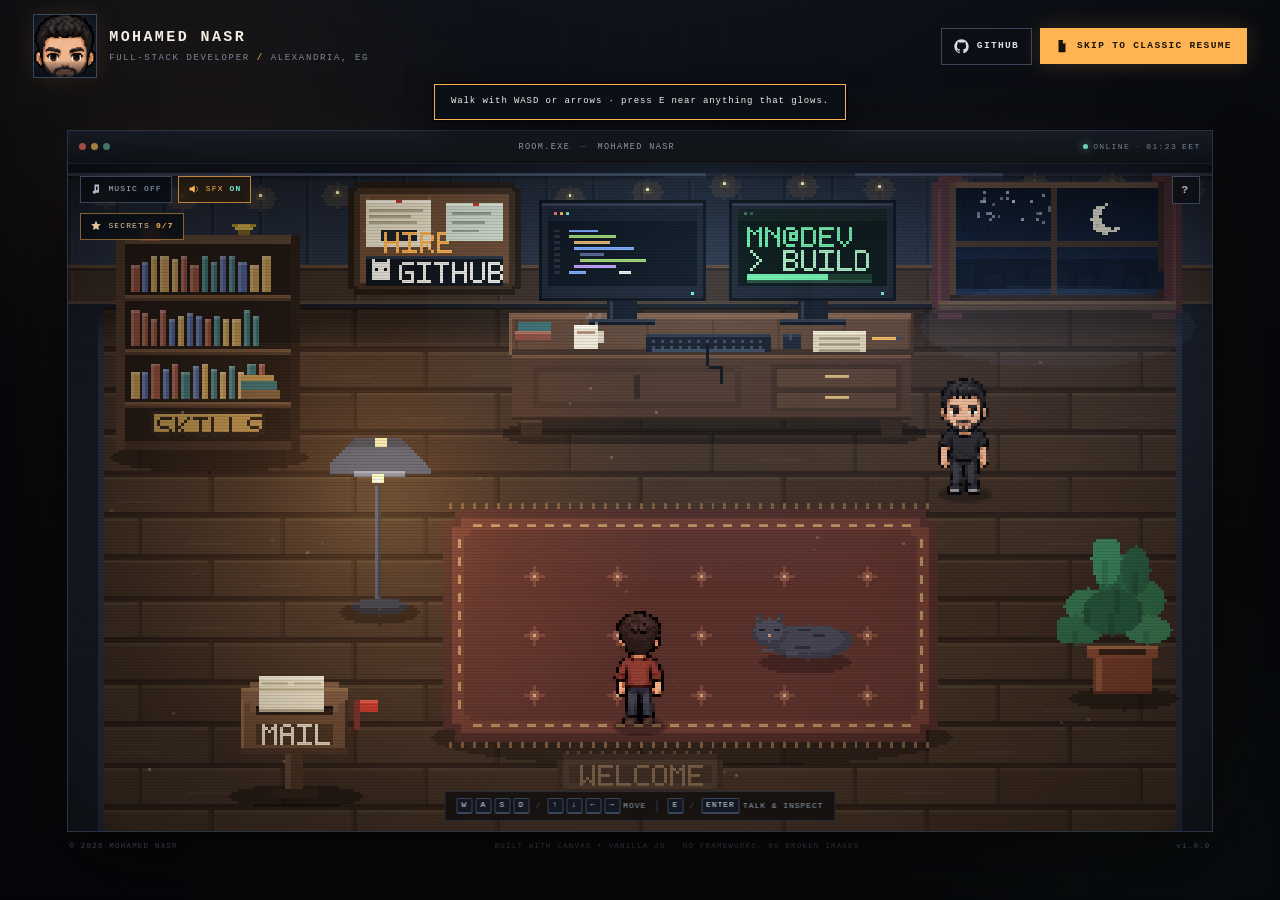
==== commit a67655d7: "Add seven easter eggs with a secrets tracker, rewards and a finale" ====
--- a/index.html
+++ b/index.html
@@ -60,6 +60,11 @@
               <span>SFX</span><b data-state>ON</b>
             </button>
           </div>
+
+          <button class="chip chip--secret" id="btn-secrets" type="button" title="Seven secrets are hidden in this room">
+            <svg viewBox="0 0 16 16" width="12" height="12" aria-hidden="true"><path fill="currentColor" d="M8 1l1.9 4.2 4.6.5-3.4 3.1.9 4.6L8 11.2 4 13.4l.9-4.6L1.5 5.7l4.6-.5L8 1z"/></svg>
+            <span>SECRETS</span><b id="secret-count" data-count>0/7</b>
+          </button>
 
           <div class="dpad" id="dpad" aria-label="Touch movement controls">
             <button class="dpad-btn dpad-up" data-dir="up" type="button" aria-label="Move up">▲</button>
@@ -128,12 +133,13 @@
 
 <div class="toast" id="toast" role="status" aria-live="polite"></div>
 
-<script src="js/config.js?v=10"></script>
-<script src="js/pixel-font.js?v=10"></script>
-<script src="js/sprites.js?v=10"></script>
-<script src="js/room.js?v=10"></script>
-<script src="js/audio.js?v=10"></script>
-<script src="js/ui.js?v=10"></script>
-<script src="js/game.js?v=10"></script>
+<script src="js/config.js?v=15"></script>
+<script src="js/pixel-font.js?v=15"></script>
+<script src="js/sprites.js?v=15"></script>
+<script src="js/room.js?v=15"></script>
+<script src="js/audio.js?v=15"></script>
+<script src="js/ui.js?v=15"></script>
+<script src="js/secrets.js?v=15"></script>
+<script src="js/game.js?v=15"></script>
 </body>
 </html>
--- a/css/style.css
+++ b/css/style.css
@@ -409,6 +409,106 @@
   font-size: 11px;
   font-weight: 700;
 }
+
+/* Secrets chip + window ------------------------------------------- */
+.chip--secret {
+  border-color: rgba(255, 180, 84, 0.5);
+  color: #e3c79a;
+}
+.chip--secret b { color: var(--amber); }
+.chip--secret.is-complete {
+  border-color: rgba(110, 231, 199, 0.75);
+  color: var(--mint);
+  background: rgba(16, 38, 33, 0.75);
+  animation: secret-glow 2.4s ease-in-out infinite;
+}
+.chip--secret.is-complete b { color: #ffffff; }
+
+@keyframes secret-glow {
+  0%, 100% { box-shadow: 0 0 0 rgba(110, 231, 199, 0); }
+  50% { box-shadow: 0 0 12px rgba(110, 231, 199, 0.4); }
+}
+
+#brand-avatar { cursor: pointer; }
+
+.sec-top { margin-bottom: 16px; }
+.sec-lede { margin: 0 0 12px; color: #aeb9cb; font-size: 13px; line-height: 1.6; }
+.sec-meter {
+  height: 8px;
+  background: #0b0f16;
+  border: 1px solid var(--line-2);
+  overflow: hidden;
+}
+.sec-meter span {
+  display: block;
+  height: 100%;
+  background: linear-gradient(90deg, #ffb454, #6ee7c7);
+  transition: width 0.4s ease;
+}
+.sec-count {
+  margin: 8px 0 0;
+  font-family: var(--mono);
+  font-size: 10px;
+  letter-spacing: 0.16em;
+  color: var(--muted);
+  text-transform: uppercase;
+}
+.sec-count b { color: var(--mint); }
+
+.sec-list { list-style: none; margin: 0; padding: 0; display: grid; gap: 8px; }
+.sec {
+  display: flex;
+  gap: 12px;
+  align-items: flex-start;
+  padding: 11px 13px;
+  background: #0c1119;
+  border: 1px solid var(--line);
+}
+.sec-mark {
+  flex: none;
+  width: 18px;
+  height: 18px;
+  display: grid;
+  place-items: center;
+  font-size: 11px;
+  color: #5c6a80;
+  border: 1px solid var(--line-2);
+  background: #0a0e15;
+}
+.sec.is-found { border-color: rgba(110, 231, 199, 0.42); background: #0d1a1a; }
+.sec.is-found .sec-mark { color: var(--amber); border-color: rgba(255, 180, 84, 0.5); }
+.sec-body { display: flex; flex-direction: column; gap: 4px; min-width: 0; }
+.sec-name {
+  font-family: var(--mono);
+  font-size: 10px;
+  letter-spacing: 0.16em;
+  color: #6f7c90;
+}
+.sec.is-found .sec-name { color: var(--mint); }
+.sec-hint { font-size: 12.5px; color: #8e98a8; line-height: 1.55; }
+.sec.is-found .sec-hint { color: #7f8c9f; }
+
+.sec-final {
+  margin: 16px 0 0;
+  padding: 12px 14px;
+  border: 1px solid rgba(255, 180, 84, 0.55);
+  background: rgba(38, 26, 12, 0.6);
+  color: var(--amber);
+  font-size: 13px;
+  line-height: 1.6;
+}
+.sec-note {
+  margin: 14px 0 0;
+  font-family: var(--mono);
+  font-size: 9px;
+  letter-spacing: 0.14em;
+  color: #4c5768;
+  text-transform: uppercase;
+}
+
+/* the room notices a completionist */
+body.is-legend .cabinet { box-shadow: 0 30px 80px rgba(0, 0, 0, 0.62), 0 0 90px rgba(255, 180, 84, 0.22); }
+body.is-legend .brand-name { color: #ffe0ad; text-shadow: 0 0 14px rgba(255, 180, 84, 0.45); }
 
 /* D-pad */
 .dpad {
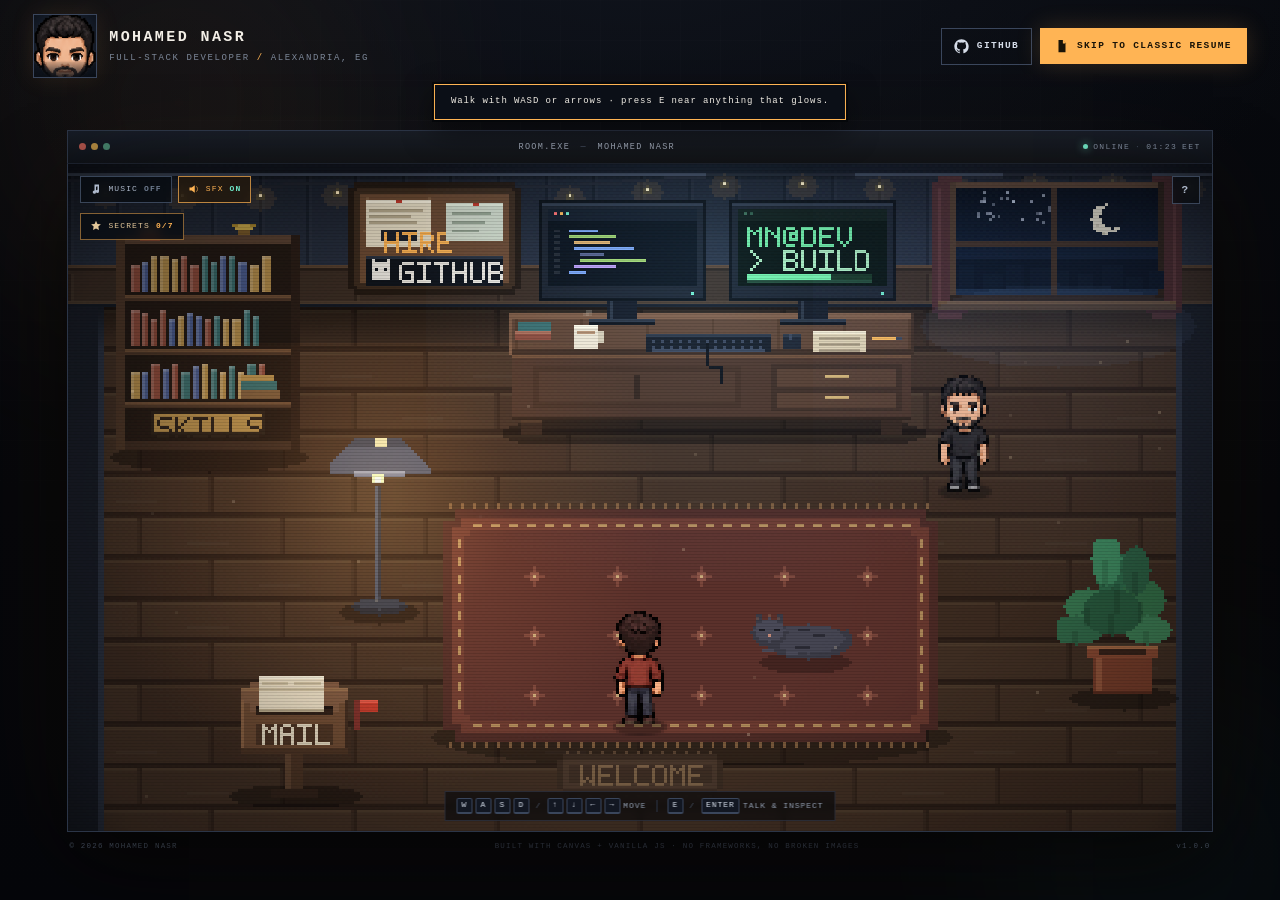
==== commit 200bdfc3: "Remove the procedural characters: the sprite sheets are the characters now" ====
--- a/index.html
+++ b/index.html
@@ -133,13 +133,13 @@
 
 <div class="toast" id="toast" role="status" aria-live="polite"></div>
 
-<script src="js/config.js?v=15"></script>
-<script src="js/pixel-font.js?v=15"></script>
-<script src="js/sprites.js?v=15"></script>
-<script src="js/room.js?v=15"></script>
-<script src="js/audio.js?v=15"></script>
-<script src="js/ui.js?v=15"></script>
-<script src="js/secrets.js?v=15"></script>
-<script src="js/game.js?v=15"></script>
+<script src="js/config.js?v=17"></script>
+<script src="js/pixel-font.js?v=17"></script>
+<script src="js/sprites.js?v=17"></script>
+<script src="js/room.js?v=17"></script>
+<script src="js/audio.js?v=17"></script>
+<script src="js/ui.js?v=17"></script>
+<script src="js/secrets.js?v=17"></script>
+<script src="js/game.js?v=17"></script>
 </body>
 </html>
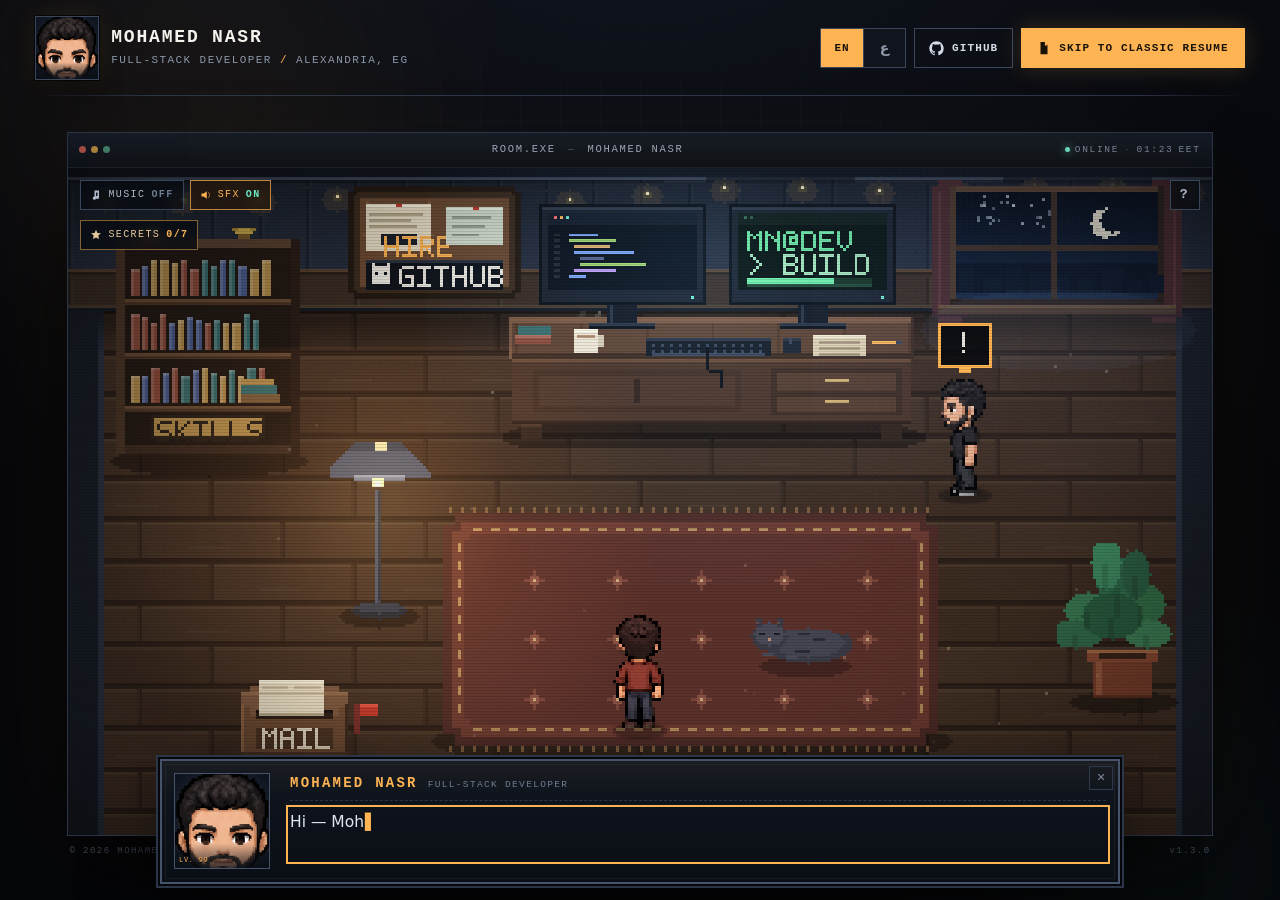
==== commit 3480dc86: "Add a guided first-visit tour, English/Arabic switch, text version and social metadata - Language sw" ====
--- a/index.html
+++ b/index.html
@@ -3,13 +3,74 @@
 <head>
 <meta charset="utf-8">
 <meta name="viewport" content="width=device-width, initial-scale=1, viewport-fit=cover">
-<title>Mohamed Nasr — Interactive Portfolio</title>
-<meta name="description" content="A playable pixel-art developer room. Meet Mohamed Nasr, explore projects, tech stack and contact details.">
+<title>Mohamed Nasr — Full-Stack Developer | Interactive Portfolio</title>
+<meta name="description" content="Mohamed Nasr (Tronex) — full-stack developer in Alexandria, Egypt. A playable pixel-art room you can walk through to explore projects, tech stack, experience and contact details.">
+<meta name="author" content="Mohamed Nasr">
 <meta name="theme-color" content="#07080b">
+<meta name="color-scheme" content="dark">
+<link rel="canonical" href="https://mohammeddev69.github.io/">
+
+<!-- social cards: LinkedIn, X, Discord, WhatsApp ... -->
+<meta property="og:type" content="website">
+<meta property="og:site_name" content="Mohamed Nasr — Interactive Portfolio">
+<meta property="og:title" content="Mohamed Nasr — Full-Stack Developer">
+<meta property="og:description" content="A playable pixel-art room you can walk through: projects, tech stack, experience and contact details. TypeScript, Next.js, NestJS, Supabase, Python.">
+<meta property="og:url" content="https://mohammeddev69.github.io/">
+<meta property="og:image" content="https://mohammeddev69.github.io/assets/og-cover.png">
+<meta property="og:image:type" content="image/png">
+<meta property="og:image:width" content="1200">
+<meta property="og:image:height" content="630">
+<meta property="og:image:alt" content="Pixel-art developer room at night, with the title Mohamed Nasr, Full-Stack Developer.">
+<meta property="og:locale" content="en_US">
+<meta property="og:locale:alternate" content="ar_EG">
+<meta name="twitter:card" content="summary_large_image">
+<meta name="twitter:title" content="Mohamed Nasr — Full-Stack Developer">
+<meta name="twitter:description" content="A playable pixel-art room you can walk through: projects, tech stack, experience and contact details.">
+<meta name="twitter:image" content="https://mohammeddev69.github.io/assets/og-cover.png">
+<meta name="twitter:image:alt" content="Pixel-art developer room at night with the portfolio title.">
+
+<!-- installable / mobile chrome -->
+<link rel="manifest" href="manifest.webmanifest">
 <link rel="icon" href="data:image/svg+xml,%3Csvg xmlns='http://www.w3.org/2000/svg' viewBox='0 0 16 16'%3E%3Crect width='16' height='16' fill='%230a0c11'/%3E%3Crect x='2' y='2' width='5' height='5' fill='%23ffb454'/%3E%3Crect x='9' y='2' width='5' height='5' fill='%23e9e5dd'/%3E%3Crect x='2' y='9' width='5' height='5' fill='%23e9e5dd'/%3E%3Crect x='9' y='9' width='5' height='5' fill='%23ffb454'/%3E%3C/svg%3E">
-<link rel="stylesheet" href="css/style.css">
+<link rel="apple-touch-icon" href="assets/apple-touch-icon.png">
+<meta name="apple-mobile-web-app-title" content="M. Nasr">
+<meta name="application-name" content="M. Nasr">
+
+<!-- structured data: lets search engines show the name, role and links -->
+<script type="application/ld+json">
+{
+  "@context": "https://schema.org",
+  "@type": "Person",
+  "name": "Mohamed Nasr",
+  "alternateName": "Tronex",
+  "jobTitle": "Full-Stack Developer",
+  "description": "Full-stack developer building production web platforms, realtime dashboards and automation. TypeScript, Next.js, NestJS, Supabase, Python.",
+  "url": "https://mohammeddev69.github.io/",
+  "image": "https://mohammeddev69.github.io/assets/og-cover.png",
+  "address": { "@type": "PostalAddress", "addressLocality": "Alexandria", "addressCountry": "EG" },
+  "email": "mailto:mohammed1.nasr.elshreef@gmail.com",
+  "knowsLanguage": ["en", "ar"],
+  "sameAs": [
+    "https://github.com/MohammedDev69",
+    "https://www.linkedin.com/in/mohamed-elshreef-dev/"
+  ],
+  "knowsAbout": ["TypeScript", "JavaScript", "Python", "Next.js", "NestJS", "Node.js", "Supabase", "PostgreSQL", "Prisma", "Docker", "GitHub Actions", "Discord bots", "Automation"]
+}
+</script>
+
+<link rel="stylesheet" href="css/style.css?v=29">
 </head>
 <body>
+<a class="skip-link" href="#text-version" data-i18n="a11y.skip">Skip to text version</a>
+
+<noscript>
+  <style>
+    .site, .dialogue, .overlay, .toast { display: none !important; }
+    .fallback { display: block !important; }
+    .skip-link { display: none !important; }
+  </style>
+</noscript>
+
 <div class="bg" aria-hidden="true">
   <div class="bg-glow bg-glow--a"></div>
   <div class="bg-glow bg-glow--b"></div>
@@ -22,18 +83,22 @@
     <div class="brand">
       <canvas class="brand-avatar" id="brand-avatar" width="64" height="64" aria-hidden="true"></canvas>
       <div class="brand-text">
-        <span class="brand-name">MOHAMED NASR</span>
-        <span class="brand-sub">FULL-STACK DEVELOPER <i>/</i> ALEXANDRIA, EG</span>
+        <span class="brand-name" data-i18n="brand.name">MOHAMED NASR</span>
+        <span class="brand-sub" data-i18n="brand.sub">FULL-STACK DEVELOPER <i>/</i> ALEXANDRIA, EG</span>
       </div>
     </div>
     <div class="topbar-actions">
-      <button class="btn btn--ghost btn--icon" id="btn-github" type="button" aria-label="Open GitHub profile">
+      <div class="lang-toggle" role="group" aria-label="Language" data-i18n-aria="aria.lang">
+        <button class="lang-btn is-active" data-lang="en" type="button" lang="en">EN</button>
+        <button class="lang-btn" data-lang="ar" type="button" lang="ar">ع</button>
+      </div>
+      <button class="btn btn--ghost btn--icon" id="btn-github" type="button" aria-label="Open GitHub profile" data-i18n-aria="aria.github">
         <svg viewBox="0 0 24 24" width="15" height="15" aria-hidden="true"><path fill="currentColor" d="M12 .5C5.73.5.5 5.73.5 12c0 5.08 3.29 9.39 7.86 10.91.58.11.79-.25.79-.56v-2.2c-3.2.7-3.88-1.54-3.88-1.54-.52-1.33-1.28-1.68-1.28-1.68-1.05-.72.08-.7.08-.7 1.16.08 1.77 1.19 1.77 1.19 1.03 1.77 2.7 1.26 3.36.96.1-.75.4-1.26.73-1.55-2.55-.29-5.24-1.28-5.24-5.69 0-1.26.45-2.29 1.19-3.1-.12-.29-.52-1.46.11-3.05 0 0 .97-.31 3.18 1.18a11 11 0 0 1 5.79 0c2.21-1.49 3.18-1.18 3.18-1.18.63 1.59.23 2.76.11 3.05.74.81 1.19 1.84 1.19 3.1 0 4.42-2.7 5.39-5.26 5.68.41.36.78 1.06.78 2.14v3.17c0 .31.21.68.8.56A11.51 11.51 0 0 0 23.5 12C23.5 5.73 18.27.5 12 .5Z"/></svg>
-        <span>GITHUB</span>
+        <span data-i18n="btn.github">GITHUB</span>
       </button>
       <button class="btn btn--amber" id="btn-resume" type="button">
         <svg viewBox="0 0 16 16" width="14" height="14" aria-hidden="true"><path fill="currentColor" d="M4 1h5l3 3v11H4V1Zm5 0v4h4M6 8h4v1H6V8Zm0 2h4v1H6v-1Zm0 2h3v1H6v-1Z"/></svg>
-        <span>SKIP TO CLASSIC RESUME</span>
+        <span data-i18n="btn.resume">SKIP TO CLASSIC RESUME</span>
       </button>
     </div>
   </header>
@@ -42,58 +107,59 @@
     <div class="cabinet" id="cabinet">
       <div class="chrome">
         <span class="chrome-dots" aria-hidden="true"><i></i><i></i><i></i></span>
-        <span class="chrome-title">ROOM.EXE <b>—</b> MOHAMED&nbsp;NASR</span>
-        <span class="chrome-status"><i class="live-dot"></i> ONLINE <b>·</b> <span id="clock">--:--</span> EET</span>
+        <span class="chrome-title" data-i18n="chrome.title">ROOM.EXE <b>—</b> MOHAMED&nbsp;NASR</span>
+        <span class="chrome-status"><i class="live-dot"></i> <span data-i18n="chrome.online">ONLINE</span> <b>·</b> <span id="clock">--:--</span> EET</span>
       </div>
       <div class="screen" id="screen">
         <canvas id="game" width="384" height="224" aria-label="Pixel art developer room. Use WASD or arrow keys to walk and E to interact."></canvas>
         <div class="screen-fx" aria-hidden="true"></div>
 
         <div class="hud hud--left">
-          <div class="audio-toggles" role="group" aria-label="Audio settings">
-            <button class="chip" id="btn-music" type="button" aria-pressed="false" title="Toggle 8-bit music">
+          <div class="audio-toggles" role="group" aria-label="Audio settings" data-i18n-aria="aria.audio">
+            <button class="chip" id="btn-music" type="button" aria-pressed="false" title="Toggle 8-bit music" data-i18n-title="aria.music">
               <svg viewBox="0 0 16 16" width="12" height="12" aria-hidden="true"><path fill="currentColor" d="M6 2h6v9.2a2.2 2.2 0 1 1-2-2.19V4.4L8 5v7.2A2.2 2.2 0 1 1 6 10V2Z"/></svg>
-              <span>MUSIC</span><b data-state>OFF</b>
+              <span data-i18n="hud.music">MUSIC</span><b data-state>OFF</b>
             </button>
-            <button class="chip" id="btn-sfx" type="button" aria-pressed="true" title="Toggle sound effects">
+            <button class="chip" id="btn-sfx" type="button" aria-pressed="true" title="Toggle sound effects" data-i18n-title="aria.sfx">
               <svg viewBox="0 0 16 16" width="12" height="12" aria-hidden="true"><path fill="currentColor" d="M2 6h3l4-3v10L5 10H2V6Zm9-2a5 5 0 0 1 0 8v-1a4 4 0 0 0 0-6V4Z"/></svg>
-              <span>SFX</span><b data-state>ON</b>
+              <span data-i18n="hud.sfx">SFX</span><b data-state>ON</b>
             </button>
           </div>
 
-          <button class="chip chip--secret" id="btn-secrets" type="button" title="Seven secrets are hidden in this room">
+          <button class="chip chip--secret" id="btn-secrets" type="button" title="Seven secrets are hidden in this room" data-i18n-title="aria.secrets">
             <svg viewBox="0 0 16 16" width="12" height="12" aria-hidden="true"><path fill="currentColor" d="M8 1l1.9 4.2 4.6.5-3.4 3.1.9 4.6L8 11.2 4 13.4l.9-4.6L1.5 5.7l4.6-.5L8 1z"/></svg>
-            <span>SECRETS</span><b id="secret-count" data-count>0/7</b>
+            <span data-i18n="hud.secrets">SECRETS</span><b id="secret-count" data-count>0/7</b>
           </button>
-
-          <div class="dpad" id="dpad" aria-label="Touch movement controls">
-            <button class="dpad-btn dpad-up" data-dir="up" type="button" aria-label="Move up">▲</button>
-            <button class="dpad-btn dpad-left" data-dir="left" type="button" aria-label="Move left">◀</button>
-            <button class="dpad-btn dpad-action" data-action="interact" type="button" aria-label="Interact">A</button>
-            <button class="dpad-btn dpad-right" data-dir="right" type="button" aria-label="Move right">▶</button>
-            <button class="dpad-btn dpad-down" data-dir="down" type="button" aria-label="Move down">▼</button>
-          </div>
         </div>
 
         <div class="hud hud--right">
-          <button class="chip chip--square" id="btn-help" type="button" aria-label="How to play" title="How to play">?</button>
+          <button class="chip chip--square" id="btn-help" type="button" aria-label="How to play" title="How to play" data-i18n-aria="aria.howto" data-i18n-title="aria.howto">?</button>
         </div>
 
         <div class="hintbar" id="hintbar">
-          <span class="hint"><kbd>W</kbd><kbd>A</kbd><kbd>S</kbd><kbd>D</kbd><em>/</em><kbd>↑</kbd><kbd>↓</kbd><kbd>←</kbd><kbd>→</kbd> MOVE</span>
+          <span class="hint"><kbd>W</kbd><kbd>A</kbd><kbd>S</kbd><kbd>D</kbd><em>/</em><kbd>↑</kbd><kbd>↓</kbd><kbd>←</kbd><kbd>→</kbd> <span data-i18n="hint.move">MOVE</span></span>
           <span class="hint-sep"></span>
-          <span class="hint"><kbd>E</kbd><em>/</em><kbd>ENTER</kbd> TALK &amp; INSPECT</span>
+          <span class="hint"><kbd>E</kbd><em>/</em><kbd>ENTER</kbd> <span data-i18n="hint.talk">TALK &amp; INSPECT</span></span>
         </div>
 
         <div class="stage-loader" id="stage-loader" role="status" aria-live="polite">
           <span class="loader-sprites" aria-hidden="true"><i></i><i></i><i></i><i></i></span>
-          <span class="loader-text">LOADING CHARACTERS</span>
-        </div>
+          <span class="loader-text" data-i18n="loader.text">LOADING CHARACTERS</span>
+        </div>
+      </div>
+      <div class="touch-bar" id="touch-bar">
+        <div class="dpad" id="dpad" aria-label="Touch movement controls">
+          <button class="dpad-btn dpad-up" data-dir="up" type="button" aria-label="Move up" data-i18n-aria="aria.moveUp">▲</button>
+          <button class="dpad-btn dpad-left" data-dir="left" type="button" aria-label="Move left" data-i18n-aria="aria.moveLeft">◀</button>
+          <button class="dpad-btn dpad-right" data-dir="right" type="button" aria-label="Move right" data-i18n-aria="aria.moveRight">▶</button>
+          <button class="dpad-btn dpad-down" data-dir="down" type="button" aria-label="Move down" data-i18n-aria="aria.moveDown">▼</button>
+        </div>
+        <button class="touch-action" data-action="interact" type="button" aria-label="Interact" data-i18n-aria="aria.interact">A</button>
       </div>
       <div class="cabinet-foot">
-        <span>© <span id="year">2026</span> MOHAMED NASR</span>
-        <span class="cabinet-foot-mid">BUILT WITH CANVAS + VANILLA JS · NO FRAMEWORKS, NO BROKEN IMAGES</span>
-        <span>v1.0.0</span>
+        <span>© <span id="year">2026</span> <span data-i18n="brand.name">MOHAMED NASR</span></span>
+        <span class="cabinet-foot-mid" data-i18n="foot.mid">BUILT WITH CANVAS + VANILLA JS · NO FRAMEWORKS, NO BROKEN IMAGES</span>
+        <span>v1.3.0</span>
       </div>
     </div>
   </section>
@@ -133,13 +199,118 @@
 
 <div class="toast" id="toast" role="status" aria-live="polite"></div>
 
-<script src="js/config.js?v=17"></script>
-<script src="js/pixel-font.js?v=17"></script>
-<script src="js/sprites.js?v=17"></script>
-<script src="js/room.js?v=17"></script>
-<script src="js/audio.js?v=17"></script>
-<script src="js/ui.js?v=17"></script>
-<script src="js/secrets.js?v=17"></script>
-<script src="js/game.js?v=17"></script>
+<!-- =====================================================================
+     Text version. The room is a canvas, so this is the semantic copy of
+     the same content: it is what a crawler reads, what a screen reader
+     gets, and what a visitor without JavaScript sees. Revealed by the
+     "skip to text version" link, or automatically by the noscript above.
+     ===================================================================== -->
+<article class="fallback" id="text-version" hidden>
+  <header class="fb-head">
+    <h1>Mohamed Nasr <span class="fb-alias">“Tronex”</span></h1>
+    <p class="fb-role">Full-Stack Developer · Alexandria, Egypt</p>
+    <p class="fb-lede">I build web apps, realtime platforms &amp; Discord bots.</p>
+    <p class="fb-avail">Open to work — remote &amp; on-site</p>
+    <p class="fb-links">
+      <a href="mailto:mohammed1.nasr.elshreef@gmail.com">mohammed1.nasr.elshreef@gmail.com</a>
+      <a href="https://www.linkedin.com/in/mohamed-elshreef-dev/">LinkedIn</a>
+      <a href="https://github.com/MohammedDev69">GitHub</a>
+    </p>
+  </header>
+
+  <section>
+    <h2>About</h2>
+    <p>
+      Self-taught full-stack developer shipping complete products since 2022:
+      Next.js + NestJS storefronts, realtime dashboards on Supabase, desktop
+      automation tools and production Discord bots in Node and Python. I own the
+      whole path — schema, typed API, interface, deployment — and care about code
+      that stays maintainable after launch.
+    </p>
+  </section>
+
+  <section>
+    <h2>Experience</h2>
+    <ul class="fb-timeline">
+      <li>
+        <h3>Freelance Full-Stack Developer</h3>
+        <p class="fb-meta">Independent / Remote · 2023 — Present · Alexandria, Egypt</p>
+        <p>End-to-end product work: architecture, typed APIs, frontend, deployment
+          and maintenance.</p>
+      </li>
+    </ul>
+  </section>
+
+  <section>
+    <h2>Selected projects</h2>
+    <ul class="fb-projects">
+      <li>
+        <h3><a href="https://github.com/MohammedDev69/gamers-matrix">gamers-matrix</a></h3>
+        <p class="fb-meta">Next.js · NestJS · Prisma · Supabase · Paymob</p>
+        <p>Digital-goods e-commerce platform with checkout, order management and an
+          admin dashboard inside a Turborepo monorepo.</p>
+      </li>
+      <li>
+        <h3><a href="https://github.com/MohammedDev69/flowmatic">flowmatic</a></h3>
+        <p class="fb-meta">Python · PySide6 · Qt6</p>
+        <p>Visual desktop automation builder: drag-and-drop workflow graph, global
+          hotkeys and a local runner.</p>
+      </li>
+      <li>
+        <h3><a href="https://github.com/MohammedDev69/discord-yt-sub-verifier">discord-yt-sub-verifier</a></h3>
+        <p class="fb-meta">Python · discord.py · OpenCV · Tesseract · Docker</p>
+        <p>Subscription verification bot that reads screenshots with OCR and grants
+          roles automatically.</p>
+      </li>
+      <li>
+        <h3><a href="https://github.com/MohammedDev69/opencode-apikeys">opencode-apikeys</a></h3>
+        <p class="fb-meta">Node.js CLI</p>
+        <p>Zero-dependency CLI that stores multiple API keys per OpenCode provider
+          and switches the active one.</p>
+      </li>
+      <li>
+        <h3><a href="https://github.com/MohammedDev69?tab=repositories">More repositories</a></h3>
+        <p>Discord bot suites, GitHub Actions tooling and automation utilities.</p>
+      </li>
+    </ul>
+  </section>
+
+  <section>
+    <h2>Tech stack</h2>
+    <dl class="fb-stack">
+      <dt>Languages</dt><dd>TypeScript, JavaScript, Python, SQL, HTML/CSS</dd>
+      <dt>Frontend</dt><dd>React, Next.js, Tailwind CSS, Radix/shadcn</dd>
+      <dt>Backend</dt><dd>Node.js, NestJS, Express, Prisma, REST/WebSockets</dd>
+      <dt>Data &amp; cloud</dt><dd>PostgreSQL, Supabase, Neon, Vercel</dd>
+      <dt>Bots &amp; automation</dt><dd>discord.js, discord.py, Playwright, OpenCV/Tesseract, PySide6</dd>
+      <dt>DevOps</dt><dd>Git/GitHub, GitHub Actions, Docker, Linux/Bash, PowerShell</dd>
+    </dl>
+  </section>
+
+  <section>
+    <h2>Contact</h2>
+    <ul class="fb-contact">
+      <li><strong>Email:</strong> <a href="mailto:mohammed1.nasr.elshreef@gmail.com">mohammed1.nasr.elshreef@gmail.com</a></li>
+      <li><strong>LinkedIn:</strong> <a href="https://www.linkedin.com/in/mohamed-elshreef-dev/">mohamed-elshreef-dev</a></li>
+      <li><strong>GitHub:</strong> <a href="https://github.com/MohammedDev69">@MohammedDev69</a></li>
+      <li><strong>Based in:</strong> Alexandria, Egypt (EET)</li>
+    </ul>
+    <p class="fb-note">The interactive version has a contact window with a copy
+      button, an interactive CV and a printable resume.</p>
+  </section>
+
+  <p class="fb-back"><a href="#top">← Back to the interactive room</a></p>
+</article>
+
+<script src="js/config.js?v=29"></script>
+<script src="js/i18n.js?v=29"></script>
+<script src="js/pixel-font.js?v=29"></script>
+<script src="js/sprites.js?v=29"></script>
+<script src="js/room.js?v=29"></script>
+<script src="js/audio.js?v=29"></script>
+<script src="js/ui.js?v=29"></script>
+<script src="js/secrets.js?v=29"></script>
+<script src="js/onboarding.js?v=29"></script>
+<script src="js/game.js?v=29"></script>
 </body>
 </html>
--- a/css/style.css
+++ b/css/style.css
@@ -18,9 +18,16 @@
   --mono: ui-monospace, "Cascadia Mono", "SFMono-Regular", Menlo, Consolas, "Liberation Mono", monospace;
   --sans: "Inter", system-ui, -apple-system, "Segoe UI", Roboto, Arial, sans-serif;
   --shadow-pixel: 0 0 0 2px #05070a, 0 0 0 4px #2b3547, 0 26px 70px rgba(0, 0, 0, 0.65);
+  /* vertical space the room must leave for the header + chrome + footer */
+  --overhead: 232px;
 }
 
 * { box-sizing: border-box; }
+
+html {
+  -webkit-text-size-adjust: 100%;
+  text-size-adjust: 100%;
+}
 
 html, body { min-height: 100%; }
 
@@ -32,7 +39,9 @@
   font-size: 16px;
   line-height: 1.5;
   -webkit-font-smoothing: antialiased;
+  -webkit-tap-highlight-color: transparent;
   overflow-x: hidden;
+  overscroll-behavior-y: none;
 }
 
 [hidden] { display: none !important; }
@@ -40,7 +49,7 @@
 h1, h2, h3, h4, p, ul { margin: 0; }
 ul { padding: 0; list-style: none; }
 a { color: inherit; }
-button { font: inherit; }
+button { font: inherit; touch-action: manipulation; }
 ::selection { background: rgba(255, 180, 84, 0.28); color: #fff; }
 
 :focus-visible {
@@ -105,21 +114,38 @@
 .site {
   position: relative;
   z-index: 1;
+  min-height: 100vh;
   min-height: 100svh;
+  min-height: 100dvh;
   display: flex;
   flex-direction: column;
   width: 100%;
   max-width: 1440px;
   margin: 0 auto;
-  padding: 14px clamp(12px, 2.6vw, 34px) 12px;
+  padding:
+    max(14px, env(safe-area-inset-top))
+    max(clamp(12px, 2.6vw, 34px), env(safe-area-inset-right))
+    max(12px, env(safe-area-inset-bottom))
+    max(clamp(12px, 2.6vw, 34px), env(safe-area-inset-left));
 }
 
 .topbar {
+  position: relative;
   display: flex;
   align-items: center;
   justify-content: space-between;
   gap: 18px;
-  padding-bottom: 14px;
+  padding: 2px 2px 16px;
+  margin-bottom: 4px;
+}
+.topbar::after {
+  content: "";
+  position: absolute;
+  left: 0;
+  right: 0;
+  bottom: 0;
+  height: 1px;
+  background: linear-gradient(90deg, transparent, #2b3547 9%, #2b3547 91%, transparent);
 }
 
 .brand {
@@ -134,30 +160,35 @@
   height: 64px;
   flex: none;
   image-rendering: pixelated;
-  background: #0a0d13;
+  background: radial-gradient(circle at 50% 28%, #171f2e, #0a0d13 76%);
   border: 1px solid var(--line-2);
-  box-shadow: inset 0 0 0 2px #05070a, 0 0 24px rgba(255, 180, 84, 0.10);
+  box-shadow:
+    inset 0 0 0 2px #05070a,
+    0 0 0 1px #04060a,
+    0 10px 24px rgba(0, 0, 0, 0.45),
+    0 0 26px rgba(255, 180, 84, 0.12);
 }
 
 /* the header avatar is the same character art: keep it out of sight until
    the sheets have been resolved too */
 body.is-booting .brand-avatar { visibility: hidden; }
 
-.brand-text { display: flex; flex-direction: column; gap: 3px; min-width: 0; }
+.brand-text { display: flex; flex-direction: column; gap: 4px; min-width: 0; }
 
 .brand-name {
   font-family: var(--mono);
-  font-size: 15px;
+  font-size: 18px;
   font-weight: 700;
-  letter-spacing: 0.16em;
-  color: #f3efe7;
+  letter-spacing: 0.1em;
+  line-height: 1.1;
+  color: #f5f2ec;
 }
 
 .brand-sub {
   font-family: var(--mono);
-  font-size: 9px;
-  letter-spacing: 0.18em;
-  color: #7c8798;
+  font-size: 11px;
+  letter-spacing: 0.13em;
+  color: #8b97a9;
   white-space: nowrap;
   overflow: hidden;
   text-overflow: ellipsis;
@@ -171,20 +202,56 @@
   flex: none;
 }
 
+/* language switch — sized to match the buttons beside it -------------- */
+.lang-toggle {
+  display: inline-flex;
+  align-items: stretch;
+  height: 40px;
+  padding: 0;
+  border: 1px solid var(--line-2);
+  background: #10141c;
+}
+.lang-btn {
+  display: inline-flex;
+  align-items: center;
+  justify-content: center;
+  min-width: 42px;
+  padding: 0 12px;
+  border: 0;
+  background: transparent;
+  color: #8e98a8;
+  font-family: var(--mono);
+  font-size: 11px;
+  font-weight: 700;
+  letter-spacing: 0.08em;
+  line-height: 1;
+  cursor: pointer;
+  transition: background 0.15s, color 0.15s;
+}
+.lang-btn + .lang-btn { border-inline-start: 1px solid var(--line-2); }
+.lang-btn:hover { color: var(--text); }
+.lang-btn.is-active { background: var(--amber); color: #191307; }
+.lang-btn[lang="ar"] {
+  font-family: "Segoe UI", "Noto Naskh Arabic", "Geeza Pro", system-ui, sans-serif;
+  font-size: 14px;
+  letter-spacing: 0;
+}
+
 /* buttons ------------------------------------------------------- */
 .btn {
   display: inline-flex;
   align-items: center;
   justify-content: center;
   gap: 8px;
-  padding: 10px 14px;
+  min-height: 40px;
+  padding: 0 15px;
   border: 1px solid var(--line-2);
   background: #10141c;
   color: #d5dce8;
   font-family: var(--mono);
-  font-size: 9.5px;
+  font-size: 11px;
   font-weight: 600;
-  letter-spacing: 0.14em;
+  letter-spacing: 0.1em;
   text-transform: uppercase;
   text-decoration: none;
   cursor: pointer;
@@ -204,12 +271,13 @@
 .btn--amber:hover { background: var(--amber-2); border-color: var(--amber-2); color: #191307; }
 
 .btn--ghost { background: transparent; }
-.btn--icon { padding: 10px 12px; }
+.btn--icon { padding: 0 14px; }
 
 .btn--tiny {
-  padding: 6px 9px;
-  font-size: 8px;
-  letter-spacing: 0.12em;
+  min-height: 28px;
+  padding: 0 10px;
+  font-size: 10px;
+  letter-spacing: 0.1em;
 }
 
 /* ---------------------------------------------------------------- */
@@ -224,9 +292,12 @@
 }
 
 .cabinet {
-  width: min(1180px, 100%, calc((100svh - 232px) * 1.7143));
+  width: min(1180px, 100%, calc((100vh - var(--overhead)) * 1.7143));
   min-width: 300px;
   position: relative;
+}
+@supports (height: 100dvh) {
+  .cabinet { width: min(1180px, 100%, calc((100dvh - var(--overhead)) * 1.7143)); }
 }
 
 .chrome {
@@ -510,26 +581,36 @@
 body.is-legend .cabinet { box-shadow: 0 30px 80px rgba(0, 0, 0, 0.62), 0 0 90px rgba(255, 180, 84, 0.22); }
 body.is-legend .brand-name { color: #ffe0ad; text-shadow: 0 0 14px rgba(255, 180, 84, 0.45); }
 
-/* D-pad */
+/* ---------------------------------------------------------------- */
+/* Touch controls (phones / tablets)                                 */
+/* Hidden everywhere until the body picks up a coarse pointer, then   */
+/* shown as a thumb bar under the room instead of on the tiny canvas. */
+/* ---------------------------------------------------------------- */
+.touch-bar { display: none; }
+
+body.is-touch .touch-bar {
+  display: flex;
+  align-items: center;
+  justify-content: space-between;
+  gap: 16px;
+  margin-top: 12px;
+  padding: 0 2px;
+}
+
 .dpad {
-  display: none;
-  grid-template-columns: repeat(3, 34px);
-  grid-template-rows: repeat(3, 34px);
-  gap: 4px;
-  padding: 4px;
-  background: rgba(6, 9, 14, 0.42);
-  border: 1px solid rgba(70, 83, 107, 0.35);
-  backdrop-filter: blur(4px);
+  display: grid;
+  grid-template-columns: repeat(3, var(--pad-cell, 52px));
+  grid-template-rows: repeat(3, var(--pad-cell, 52px));
+  gap: 6px;
   touch-action: none;
 }
-
-body.is-touch .dpad { display: grid; }
 
 .dpad-btn {
   border: 1px solid rgba(96, 112, 138, 0.7);
-  background: rgba(12, 16, 24, 0.78);
+  border-radius: 12px;
+  background: rgba(12, 16, 24, 0.86);
   color: #c8d2e2;
-  font-size: 11px;
+  font-size: 16px;
   line-height: 1;
   display: grid;
   place-items: center;
@@ -538,20 +619,61 @@
   user-select: none;
   -webkit-user-select: none;
   -webkit-tap-highlight-color: transparent;
-  transition: background 0.08s, color 0.08s, border-color 0.08s;
+  transition: background 0.08s, color 0.08s, border-color 0.08s, transform 0.08s;
 }
 .dpad-btn.is-down,
 .dpad-btn:active {
   background: var(--amber);
   border-color: var(--amber);
   color: #191307;
+  transform: scale(0.94);
 }
 
 .dpad-up { grid-area: 1 / 2; }
 .dpad-left { grid-area: 2 / 1; }
-.dpad-action { grid-area: 2 / 2; font-family: var(--mono); font-weight: 700; color: var(--amber); }
 .dpad-right { grid-area: 2 / 3; }
 .dpad-down { grid-area: 3 / 2; }
+
+/* the big, obvious interact button sits opposite the pad */
+.touch-action {
+  flex: none;
+  width: var(--pad-action, 84px);
+  height: var(--pad-action, 84px);
+  display: grid;
+  place-items: center;
+  border: 1px solid var(--amber);
+  border-radius: 50%;
+  background: radial-gradient(circle at 50% 34%, #2c2110, #14100a 78%);
+  color: var(--amber);
+  font-family: var(--mono);
+  font-size: 26px;
+  font-weight: 700;
+  cursor: pointer;
+  touch-action: none;
+  user-select: none;
+  -webkit-user-select: none;
+  -webkit-tap-highlight-color: transparent;
+  box-shadow:
+    inset 0 2px 0 rgba(255, 255, 255, 0.07),
+    0 0 24px rgba(255, 180, 84, 0.16);
+  transition: background 0.08s, color 0.08s, transform 0.08s;
+}
+.touch-action.is-down,
+.touch-action:active {
+  background: var(--amber);
+  color: #191307;
+  transform: scale(0.93);
+}
+
+/* On a touch device the room has to share the screen with the pad, and the
+   floating HUD needs real finger targets rather than 27px chips. */
+body.is-touch { --overhead: 380px; --pad-cell: 52px; --pad-action: 84px; }
+body.is-touch .chip { height: 34px; padding: 0 11px; font-size: 9.5px; }
+body.is-touch .chip--square { width: 34px; height: 34px; font-size: 13px; }
+body.is-touch .audio-toggles { gap: 8px; }
+body.is-touch .hud--left { top: 10px; left: 10px; gap: 8px; }
+body.is-touch .hud--right { top: 10px; right: 10px; }
+body.is-touch .hintbar { display: none; }
 
 /* hint bar */
 .hintbar {
@@ -691,6 +813,7 @@
   font-family: var(--mono);
   font-size: 12px;
   letter-spacing: 0.16em;
+  text-transform: uppercase;
   color: var(--amber);
 }
 
@@ -698,11 +821,12 @@
   font-family: var(--mono);
   font-size: 8px;
   letter-spacing: 0.14em;
+  text-transform: uppercase;
   color: #6f7c90;
 }
 
 .dlg-advance {
-  margin-left: auto;
+  margin-inline-start: auto;
   color: var(--amber);
   font-size: 10px;
   opacity: 0;
@@ -720,14 +844,14 @@
   min-height: 3.3em;
   max-height: 6.6em;
   overflow-y: auto;
-  padding-right: 6px;
+  padding-inline-end: 6px;
   scrollbar-width: thin;
   scrollbar-color: #3a465c transparent;
 }
 .dlg-text.is-typing::after {
   content: "▌";
   color: var(--amber);
-  margin-left: 1px;
+  margin-inline-start: 1px;
   animation: blink 0.9s steps(2) infinite;
 }
 
@@ -747,7 +871,7 @@
   background: #131926;
   border: 1px solid #2f3a4d;
   color: #dbe3ef;
-  text-align: left;
+  text-align: start;
   cursor: pointer;
   transition: border-color 0.12s, background 0.12s, transform 0.12s;
   min-width: 0;
@@ -791,7 +915,7 @@
   color: #8b98ad;
 }
 
-.choice-arrow { margin-left: auto; color: #55627a; font-size: 12px; flex: none; }
+.choice-arrow { margin-inline-start: auto; color: #55627a; font-size: 12px; flex: none; }
 
 .choice--ghost {
   grid-column: 1 / -1;
@@ -814,7 +938,7 @@
 .dlg-close {
   position: absolute;
   top: 5px;
-  right: 5px;
+  inset-inline-end: 5px;
   width: 20px;
   height: 20px;
   display: grid;
@@ -853,6 +977,12 @@
   border: 2px solid #46536b;
   box-shadow: 0 0 0 3px #05070a, 0 0 0 5px #232c3b, 0 44px 110px rgba(0, 0, 0, 0.8);
   animation: win-in 0.2s ease-out both;
+}
+
+/* Dynamic viewport height: keeps windows inside the visible area while the
+   mobile browser bars slide in and out. */
+@supports (height: 100dvh) {
+  .modal { max-height: min(88dvh, 920px); }
 }
 
 @keyframes win-in {
@@ -1017,7 +1147,7 @@
   white-space: nowrap;
 }
 
-.proj-go { margin-left: auto; color: #5a677d; font-size: 11px; flex: none; }
+.proj-go { margin-inline-start: auto; color: #5a677d; font-size: 11px; flex: none; }
 .proj:hover .proj-go { color: var(--amber); }
 
 .proj-desc {
@@ -1058,7 +1188,7 @@
 
 .lang { display: inline-flex; align-items: center; gap: 4px; }
 .lang i { width: 6px; height: 6px; border-radius: 50%; display: inline-block; }
-.meta-time { margin-left: auto; color: #5d6a7e; }
+.meta-time { margin-inline-start: auto; color: #5d6a7e; }
 
 .proj--skeleton { pointer-events: none; }
 .sk { background: linear-gradient(90deg, #171f2c 25%, #1f2938 50%, #171f2c 75%); background-size: 200% 100%; animation: sk 1.4s linear infinite; }
@@ -1290,6 +1420,13 @@
 }
 .resume-toolbar .btn { background: #1d1c18; border-color: #1d1c18; color: #f3efe7; }
 .resume-toolbar .btn:hover { background: #2b2924; border-color: #2b2924; color: #fff; }
+.resume-toolbar .btn--amber,
+.resume-toolbar .btn--amber:hover {
+  background: var(--amber);
+  border-color: var(--amber);
+  color: #191307;
+}
+.resume-acts { display: flex; flex-wrap: wrap; gap: 8px; }
 
 .resume-paper {
   background: #fff;
@@ -1321,7 +1458,7 @@
   color: #5a564d;
   margin-top: 7px;
 }
-.r-contact { text-align: right; font-size: 10.5px; line-height: 1.8; color: #444; font-family: var(--mono); }
+.r-contact { text-align: end; font-size: 10.5px; line-height: 1.8; color: #444; font-family: var(--mono); }
 
 .r-section { margin-bottom: 18px; }
 .r-section h2 {
@@ -1336,7 +1473,7 @@
   border-bottom: 1px solid #d8d1c3;
 }
 .r-section p { font-size: 11.5px; line-height: 1.62; color: #2a2a2a; }
-.r-section ul { padding-left: 16px; list-style: disc; }
+.r-section ul { padding-inline-start: 16px; list-style: disc; }
 .r-section li { font-size: 11.5px; line-height: 1.6; color: #2a2a2a; margin-bottom: 3px; }
 
 .r-highlights { margin-top: 8px; }
@@ -1412,50 +1549,193 @@
 .toast.is-on { opacity: 1; transform: translate(-50%, 0); }
 
 /* ---------------------------------------------------------------- */
+/* Readability scale                                                 */
+/* One place that raises the small mono/UI type so the site is        */
+/* comfortable to read. Sits late so it wins over the base rules;     */
+/* the responsive blocks below still shrink things on small screens.  */
+/* ---------------------------------------------------------------- */
+/* shell / HUD */
+.chrome { height: 36px; font-size: 10.5px; }
+.chrome-status { font-size: 9.5px; }
+.loader-text { font-size: 12px; }
+.chip { height: 30px; font-size: 10px; }
+.chip--square { width: 30px; height: 30px; font-size: 13px; }
+.hintbar { font-size: 9.5px; padding: 7px 12px; }
+kbd { min-width: 18px; font-size: 9.5px; }
+.cabinet-foot { font-size: 9px; }
+
+/* secret tracker */
+.sec-lede { font-size: 14px; }
+.sec-count { font-size: 11.5px; }
+.sec-name { font-size: 11.5px; }
+.sec-hint { font-size: 14px; }
+.sec-note { font-size: 10.5px; }
+.sec-final { font-size: 14px; }
+
+/* dialogue */
+.dlg-head h2 { font-size: 14px; }
+.dlg-role { font-size: 9.5px; }
+.dlg-text { font-size: 15.5px; line-height: 1.7; }
+.choice-en { font-size: 11px; }
+.choice-ar { font-size: 12px; }
+.choice-key { min-width: 19px; height: 19px; font-size: 9.5px; }
+.choice--ghost .choice-en { font-size: 9.5px; }
+.choice-arrow { font-size: 13px; }
+
+/* windows */
+.modal-title { font-size: 11px; }
+.modal-x { width: 26px; height: 26px; font-size: 12px; }
+.dlg-close { width: 24px; height: 24px; font-size: 11px; }
+.win-kicker { font-size: 10px; }
+.win-title { font-size: clamp(21px, 2.4vw, 26px); }
+.sync { font-size: 9px; }
+.win-foot { font-size: 9.5px; }
+.small { font-size: 12.5px; }
+.muted code { font-size: 11px; }
+
+/* projects */
+.proj-name { font-size: 14px; }
+.proj-desc { font-size: 13px; }
+.tag { font-size: 9px; }
+.proj-meta { font-size: 9.5px; }
+.empty { font-size: 11.5px; }
+
+/* github */
+.badge-handle { font-size: 11.5px; }
+.badge-bio { font-size: 13.5px; }
+.stat span { font-size: 9px; }
+.stat b { font-size: 14px; }
+.gh-cta h4 { font-size: 15px; }
+.gh-cta p { font-size: 12.5px; }
+.gh-row-name { font-size: 11.5px; }
+.gh-row-desc { font-size: 12.5px; }
+.gh-row-lang { font-size: 9.5px; }
+
+/* skills */
+.skill-group h4 { font-size: 10px; }
+.skill-name { font-size: 13.5px; }
+.cert-block h4 { font-size: 10px; }
+.cert b { font-size: 13px; }
+.cert small { font-size: 11px; }
+
+/* contact + help */
+.contact-blurb { font-size: 14px; }
+.contact-label { font-size: 9.5px; }
+.contact-value { font-size: 13px; }
+.help-item p { font-size: 13px; }
+
+/* resume paper (screen) */
+.resume-toolbar { font-size: 9.5px; }
+.resume-paper { font-size: 12.5px; }
+.r-role { font-size: 10.5px; }
+.r-contact { font-size: 11px; }
+.r-section h2 { font-size: 10px; }
+.r-section p { font-size: 12px; }
+.r-section li { font-size: 12px; }
+.r-job-head h4 { font-size: 13.5px; }
+.r-job-head span { font-size: 10px; }
+.r-job-sub { font-size: 11px; }
+.r-stack { font-size: 10px; }
+.r-proj-head h4 { font-size: 13px; }
+.r-proj-head span { font-size: 9.5px; }
+.r-skill-row > span { font-size: 9px; }
+.r-skill-row p { font-size: 11.5px; }
+.r-foot { font-size: 9.5px; }
+
+/* toast */
+.toast { font-size: 10.5px; }
+
+/* ---------------------------------------------------------------- */
+/* Arabic / RTL                                                      */
+/* ---------------------------------------------------------------- */
+/* Arabic must not be letter-spaced: it breaks the joined script. */
+body.lang-ar,
+body.lang-ar * { letter-spacing: normal !important; }
+
+/* A friendlier Arabic face for body copy; the mono chrome falls back
+   automatically where it has no glyphs. */
+body.lang-ar {
+  font-family: "Segoe UI", "Noto Naskh Arabic", "Geeza Pro", "Tahoma", system-ui, sans-serif;
+}
+
+/* Primary/secondary dialogue labels swap fonts with the language. */
+body.lang-ar .choice-en {
+  font-family: "Segoe UI", "Noto Naskh Arabic", "Geeza Pro", system-ui, sans-serif;
+  font-size: 12.5px;
+  text-transform: none;
+}
+body.lang-ar .choice-ar {
+  font-family: var(--mono);
+  font-size: 10.5px;
+  text-transform: uppercase;
+}
+
+/* Slide the hovered choice the other way in RTL. */
+body.lang-ar .choice:hover,
+body.lang-ar .choice.is-focused { transform: translateX(-2px); }
+
+/* Keep the HUD control clusters in their corners (physical, not flipped). */
+[dir="rtl"] .hud--left { left: 8px; right: auto; }
+[dir="rtl"] .hud--right { right: 8px; left: auto; }
+
+/* ---------------------------------------------------------------- */
 /* Responsive                                                        */
 /* ---------------------------------------------------------------- */
+
+/* tablets / small laptops */
 @media (max-width: 900px) {
-  .brand-avatar { width: 52px; height: 52px; }
-  .brand-name { font-size: 13px; }
-  .brand-sub { font-size: 8px; }
-  .cabinet { width: min(100%, calc((100svh - 210px) * 1.7143)); }
-  .hintbar { font-size: 7.5px; }
-}
-
+  .brand-avatar { width: 54px; height: 54px; }
+  .brand-name { font-size: 15px; }
+  .brand-sub { font-size: 10px; }
+  .hintbar { font-size: 9px; }
+}
+
+/* phones (portrait) */
 @media (max-width: 760px) {
-  .site { padding: 10px 10px 8px; }
-  .topbar { padding-bottom: 10px; gap: 10px; }
-  .brand-avatar { width: 44px; height: 44px; }
+  .site {
+    padding:
+      max(10px, env(safe-area-inset-top))
+      max(10px, env(safe-area-inset-right))
+      max(8px, env(safe-area-inset-bottom))
+      max(10px, env(safe-area-inset-left));
+  }
+  .topbar { padding-bottom: 12px; gap: 10px; }
+  .brand-avatar { width: 46px; height: 46px; }
   .brand-sub { display: none; }
-  .brand-name { font-size: 11px; letter-spacing: 0.12em; }
-  .btn { padding: 9px 10px; font-size: 8px; letter-spacing: 0.1em; }
+  .brand-name { font-size: 15px; letter-spacing: 0.06em; }
+  .btn { min-height: 38px; padding: 0 12px; font-size: 10.5px; letter-spacing: 0.06em; }
   .btn--icon span { display: none; }
-  .btn--icon { padding: 9px 9px; }
-  .chrome { height: 28px; font-size: 7.5px; }
-  .chrome-title { text-align: left; }
+  .btn--icon { padding: 0 13px; }
+  .lang-toggle { height: 38px; }
+  .chrome { height: 30px; font-size: 9.5px; }
+  .chrome-title { text-align: start; }
   .chrome-status { display: none; }
-  .cabinet-foot { font-size: 6.5px; }
+  .cabinet-foot { font-size: 8.5px; }
   .cabinet-foot-mid { display: none; }
   .hintbar { display: none; }
 
   .dialogue { bottom: max(8px, env(safe-area-inset-bottom)); width: calc(100vw - 12px); }
-  .dlg-frame { grid-template-columns: 68px minmax(0, 1fr); gap: 9px; padding: 9px; }
+  .dlg-frame { grid-template-columns: 68px minmax(0, 1fr); gap: 9px; padding: 10px; }
   .dlg-portrait { width: 64px; height: 64px; }
   .dlg-portrait canvas { width: 64px; height: 64px; }
   .dlg-lv { display: none; }
   .dlg-head { flex-wrap: wrap; gap: 3px 8px; margin-bottom: 6px; padding-bottom: 5px; }
-  .dlg-head h2 { font-size: 10px; }
-  .dlg-role { font-size: 7px; }
-  .dlg-text { font-size: 12px; line-height: 1.55; max-height: 7.4em; min-height: 2.6em; }
-  .dlg-choices { grid-template-columns: 1fr; gap: 4px; padding-top: 8px; }
-  .choice { padding: 6px 8px; }
-  .choice-en { font-size: 8.5px; }
-  .choice-ar { font-size: 9.5px; }
+  .dlg-head h2 { font-size: 13px; }
+  .dlg-role { font-size: 9px; }
+  .dlg-text { font-size: 14.5px; line-height: 1.65; max-height: 9em; min-height: 2.8em; }
+  .dlg-choices { grid-template-columns: 1fr; gap: 6px; padding-top: 9px; }
+  .choice { padding: 10px 11px; }
+  .choice-en { font-size: 11px; }
+  .choice-ar { font-size: 12.5px; }
+  .choice-key { min-width: 22px; height: 22px; }
   .choice--ghost { grid-column: 1; }
 
-  .modal { max-height: 92svh; }
-  .modal-bar { height: 34px; }
-  .modal-title { font-size: 8px; }
+  .overlay { padding: 8px; }
+  .modal { max-height: 94svh; border-width: 1px; }
+  .modal-bar { height: 42px; }
+  .modal-title { font-size: 10px; letter-spacing: 0.14em; }
+  .modal-x { width: 30px; height: 30px; font-size: 12px; }
+  .modal-body { padding: 14px; }
   .badge-card { grid-template-columns: 1fr; gap: 14px; padding: 14px; }
   .badge-avatar { width: 96px; height: 96px; }
   .badge-avatar canvas { width: 88px; height: 88px; }
@@ -1464,23 +1744,66 @@
   .gh-row-desc { display: none; }
   .contact-row { grid-template-columns: 1fr auto auto; gap: 6px 8px; }
   .contact-label { grid-column: 1 / -1; }
-  .contact-value { font-size: 11px; }
+  .contact-value { font-size: 13px; }
   .r-head { flex-direction: column; gap: 8px; }
-  .r-contact { text-align: left; }
+  .r-contact { text-align: start; }
   .r-skill-row { grid-template-columns: 1fr; gap: 2px; }
-  .resume-paper { padding: 20px 16px; font-size: 11px; }
+  .resume-paper { padding: 20px 16px; font-size: 12.5px; }
   .r-job-head, .r-proj-head { flex-direction: column; gap: 2px; }
 }
 
+/* compact phones */
 @media (max-width: 430px) {
-  .brand-name { max-width: 120px; overflow: hidden; text-overflow: ellipsis; white-space: nowrap; }
-  .btn--amber span { max-width: 92px; overflow: hidden; text-overflow: ellipsis; }
+  .brand-name { max-width: 130px; overflow: hidden; text-overflow: ellipsis; white-space: nowrap; }
+  .btn--amber span { max-width: 96px; overflow: hidden; text-overflow: ellipsis; }
   .proj-grid { grid-template-columns: 1fr; }
-}
-
+  .cabinet { min-width: 0; }
+  body.is-touch { --pad-cell: 46px; --pad-action: 72px; }
+}
+
+/* Short screens (landscape phones, squat windows): keep the dialogue box from
+   swallowing the whole viewport. */
+@media (max-height: 560px) {
+  .dialogue { bottom: max(6px, env(safe-area-inset-bottom)); width: min(920px, calc(100vw - 12px)); }
+  .dlg-frame { grid-template-columns: 78px minmax(0, 1fr); gap: 9px; padding: 8px 10px; }
+  .dlg-portrait { width: 74px; height: 74px; }
+  .dlg-portrait canvas { width: 74px; height: 74px; }
+  .dlg-lv { display: none; }
+  .dlg-head { padding-bottom: 4px; margin-bottom: 6px; }
+  .dlg-head h2 { font-size: 12px; }
+  .dlg-role { font-size: 8.5px; }
+  .dlg-text { font-size: 13px; line-height: 1.5; max-height: 4.6em; min-height: 1.6em; }
+  .dlg-choices { grid-template-columns: repeat(2, minmax(0, 1fr)); gap: 5px; padding-top: 7px; }
+  .choice { padding: 6px 9px; }
+  .choice-en { font-size: 10px; }
+  .choice-ar { font-size: 11px; }
+  .choice--ghost { grid-column: 1 / -1; }
+}
+
+/* Touch devices: the pad is sized here and the room budget re-counted. */
 @media (pointer: coarse) {
-  .dpad { display: grid; }
   .hintbar { display: none; }
+}
+
+/* Landscape phones: the pad floats over the room's black margins instead
+   of pushing the scene up, so the room keeps as much height as possible. */
+@media (orientation: landscape) and (max-height: 700px) {
+  body.is-touch { --overhead: 214px; --pad-cell: 44px; --pad-action: 66px; }
+  body.is-touch .touch-bar {
+    position: fixed;
+    left: max(10px, env(safe-area-inset-left));
+    right: max(10px, env(safe-area-inset-right));
+    bottom: max(10px, env(safe-area-inset-bottom));
+    z-index: 40;
+    margin: 0;
+    padding: 0;
+    pointer-events: none;
+  }
+  body.is-touch .touch-bar .dpad,
+  body.is-touch .touch-action { pointer-events: auto; }
+  body.is-touch .touch-action { font-size: 22px; }
+  body.is-touch .hud--left { top: 8px; left: 8px; }
+  body.is-touch .hud--right { top: 8px; right: 8px; }
 }
 
 @media (prefers-reduced-motion: reduce) {
@@ -1492,13 +1815,119 @@
 }
 
 /* ---------------------------------------------------------------- */
+/* Skip link, text version and first-run tour                        */
+/* ---------------------------------------------------------------- */
+.skip-link {
+  position: fixed;
+  top: 8px;
+  inset-inline-start: 8px;
+  z-index: 200;
+  padding: 10px 14px;
+  background: var(--amber);
+  color: #191307;
+  font-family: var(--mono);
+  font-size: 11px;
+  font-weight: 700;
+  letter-spacing: 0.08em;
+  text-transform: uppercase;
+  text-decoration: none;
+  transform: translateY(-220%);
+  transition: transform 0.15s ease;
+}
+.skip-link:focus-visible {
+  transform: translateY(0);
+  outline: 2px solid #fff;
+  outline-offset: 2px;
+}
+
+/* text mode hides the arcade shell and shows the plain document */
+body.text-mode .site,
+body.text-mode .dialogue,
+body.text-mode .overlay,
+body.text-mode .toast { display: none !important; }
+
+.fallback {
+  position: relative;
+  z-index: 1;
+  width: min(820px, calc(100% - 32px));
+  margin: 0 auto;
+  padding: clamp(28px, 5vw, 58px) 0 80px;
+  color: #cfd6e2;
+  font-size: 15.5px;
+  line-height: 1.7;
+}
+.fallback[hidden] { display: none; }
+
+.fb-head { padding-bottom: 22px; margin-bottom: 26px; border-bottom: 1px solid var(--line); }
+.fb-head h1 {
+  margin: 0 0 6px;
+  font-family: var(--mono);
+  font-size: clamp(24px, 4.4vw, 34px);
+  letter-spacing: 0.05em;
+  color: #f5f2ec;
+}
+.fb-alias { color: #7f8c9f; font-size: 0.66em; letter-spacing: 0.08em; }
+.fb-role {
+  margin: 0 0 12px;
+  font-family: var(--mono);
+  font-size: 12.5px;
+  letter-spacing: 0.14em;
+  text-transform: uppercase;
+  color: var(--amber);
+}
+.fb-lede { margin: 0 0 6px; font-size: 17px; color: #dfe5ee; }
+.fb-avail { margin: 0 0 14px; font-size: 13px; color: var(--mint); }
+.fb-links { display: flex; flex-wrap: wrap; gap: 10px 18px; margin: 0; }
+
+.fallback section { margin-bottom: 30px; }
+.fallback h2 {
+  margin: 0 0 12px;
+  font-family: var(--mono);
+  font-size: 11.5px;
+  letter-spacing: 0.2em;
+  text-transform: uppercase;
+  color: var(--amber);
+}
+.fallback h3 { margin: 0 0 3px; font-size: 15.5px; color: #f1eee8; }
+.fallback p { margin: 0 0 10px; max-width: 68ch; }
+.fallback a { color: var(--amber); text-decoration: underline; text-underline-offset: 2px; }
+.fallback a:hover { color: var(--amber-2); }
+.fallback ul { margin: 0; padding: 0; list-style: none; }
+.fallback li { margin-bottom: 18px; }
+.fb-meta {
+  margin: 0 0 6px;
+  font-family: var(--mono);
+  font-size: 10.5px;
+  letter-spacing: 0.1em;
+  text-transform: uppercase;
+  color: #8b97a9;
+}
+.fb-stack { margin: 0; }
+.fb-stack dt {
+  margin-top: 12px;
+  font-family: var(--mono);
+  font-size: 10.5px;
+  letter-spacing: 0.14em;
+  text-transform: uppercase;
+  color: #8b97a9;
+}
+.fb-stack dd { margin: 3px 0 0; }
+.fb-note { font-size: 13.5px; color: #8e98a8; }
+.fb-back { margin-top: 34px; padding-top: 20px; border-top: 1px solid var(--line); }
+
+@media (max-width: 760px) {
+  .fallback { width: calc(100% - 24px); font-size: 15px; }
+}
+
+/* ---------------------------------------------------------------- */
 /* Print                                                             */
 /* ---------------------------------------------------------------- */
 @media print {
   @page { margin: 14mm; }
 
   body { background: #fff; }
-  .bg, .site, .dialogue, .toast, .no-print { display: none !important; }
+  .bg, .site, .dialogue, .toast, .no-print,
+  .fallback, .skip-link { display: none !important; }
 
   .overlay {
     position: static;
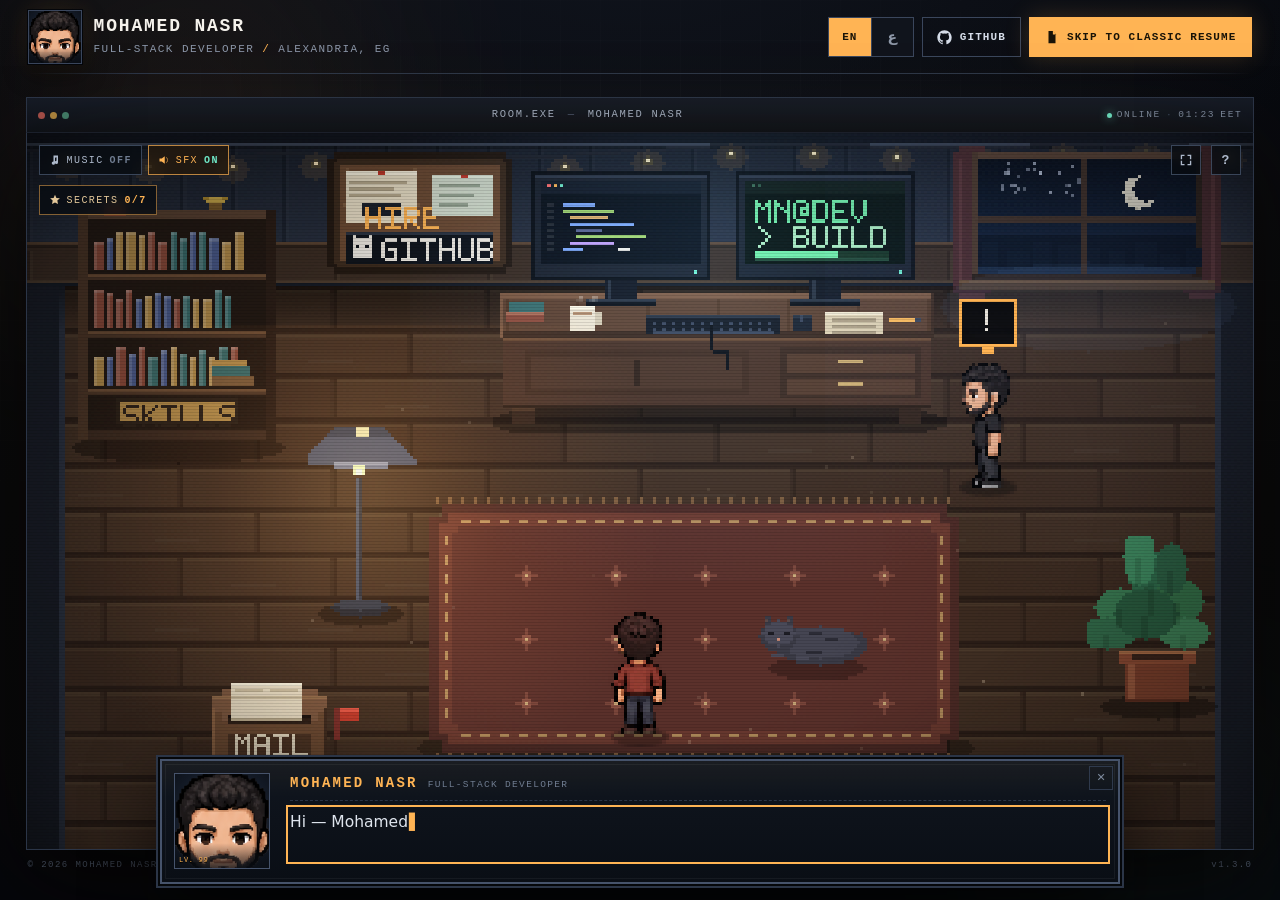
==== commit 76821544: "Route walking around the furniture, and let the room fill the screen Walking was a straight line wit" ====
--- a/index.html
+++ b/index.html
@@ -58,7 +58,7 @@
 }
 </script>
 
-<link rel="stylesheet" href="css/style.css?v=29">
+<link rel="stylesheet" href="css/style.css?v=30">
 </head>
 <body>
 <a class="skip-link" href="#text-version" data-i18n="a11y.skip">Skip to text version</a>
@@ -133,6 +133,9 @@
         </div>
 
         <div class="hud hud--right">
+          <button class="chip chip--square" id="btn-immersive" type="button" aria-label="Full screen" aria-pressed="false" title="Full screen (F)" data-i18n-aria="aria.fullscreen" data-i18n-title="aria.fullscreen">
+            <svg viewBox="0 0 16 16" width="12" height="12" aria-hidden="true"><path fill="currentColor" d="M1 1h5v1.8H2.8V7H1V1Zm9 0h5v6h-1.8V2.8H10V1ZM1 9h1.8v4.2H6V15H1V9Zm12.2 0H15v6h-5v-1.8h3.2V9Z"/></svg>
+          </button>
           <button class="chip chip--square" id="btn-help" type="button" aria-label="How to play" title="How to play" data-i18n-aria="aria.howto" data-i18n-title="aria.howto">?</button>
         </div>
 
@@ -302,15 +305,15 @@
   <p class="fb-back"><a href="#top">← Back to the interactive room</a></p>
 </article>
 
-<script src="js/config.js?v=29"></script>
-<script src="js/i18n.js?v=29"></script>
-<script src="js/pixel-font.js?v=29"></script>
-<script src="js/sprites.js?v=29"></script>
-<script src="js/room.js?v=29"></script>
-<script src="js/audio.js?v=29"></script>
-<script src="js/ui.js?v=29"></script>
-<script src="js/secrets.js?v=29"></script>
-<script src="js/onboarding.js?v=29"></script>
-<script src="js/game.js?v=29"></script>
+<script src="js/config.js?v=30"></script>
+<script src="js/i18n.js?v=30"></script>
+<script src="js/pixel-font.js?v=30"></script>
+<script src="js/sprites.js?v=30"></script>
+<script src="js/room.js?v=30"></script>
+<script src="js/audio.js?v=30"></script>
+<script src="js/ui.js?v=30"></script>
+<script src="js/secrets.js?v=30"></script>
+<script src="js/onboarding.js?v=30"></script>
+<script src="js/game.js?v=30"></script>
 </body>
 </html>
--- a/css/style.css
+++ b/css/style.css
@@ -19,7 +19,7 @@
   --sans: "Inter", system-ui, -apple-system, "Segoe UI", Roboto, Arial, sans-serif;
   --shadow-pixel: 0 0 0 2px #05070a, 0 0 0 4px #2b3547, 0 26px 70px rgba(0, 0, 0, 0.65);
   /* vertical space the room must leave for the header + chrome + footer */
-  --overhead: 232px;
+  --overhead: 148px;
 }
 
 * { box-sizing: border-box; }
@@ -120,13 +120,13 @@
   display: flex;
   flex-direction: column;
   width: 100%;
-  max-width: 1440px;
+  max-width: 2200px;
   margin: 0 auto;
   padding:
-    max(14px, env(safe-area-inset-top))
-    max(clamp(12px, 2.6vw, 34px), env(safe-area-inset-right))
-    max(12px, env(safe-area-inset-bottom))
-    max(clamp(12px, 2.6vw, 34px), env(safe-area-inset-left));
+    max(10px, env(safe-area-inset-top))
+    max(clamp(10px, 2vw, 26px), env(safe-area-inset-right))
+    max(8px, env(safe-area-inset-bottom))
+    max(clamp(10px, 2vw, 26px), env(safe-area-inset-left));
 }
 
 .topbar {
@@ -135,8 +135,8 @@
   align-items: center;
   justify-content: space-between;
   gap: 18px;
-  padding: 2px 2px 16px;
-  margin-bottom: 4px;
+  padding: 0 2px 10px;
+  margin-bottom: 2px;
 }
 .topbar::after {
   content: "";
@@ -156,8 +156,8 @@
 }
 
 .brand-avatar {
-  width: 64px;
-  height: 64px;
+  width: 54px;
+  height: 54px;
   flex: none;
   image-rendering: pixelated;
   background: radial-gradient(circle at 50% 28%, #171f2e, #0a0d13 76%);
@@ -288,17 +288,46 @@
   display: grid;
   place-items: center;
   min-height: 0;
-  padding: 4px 0 2px;
+  padding: 2px 0 0;
 }
 
 .cabinet {
-  width: min(1180px, 100%, calc((100vh - var(--overhead)) * 1.7143));
-  min-width: 300px;
+  width: min(100%, calc((100vh - var(--overhead)) * 1.7143));
+  min-width: 0;
   position: relative;
 }
 @supports (height: 100dvh) {
-  .cabinet { width: min(1180px, 100%, calc((100dvh - var(--overhead)) * 1.7143)); }
-}
+  .cabinet { width: min(100%, calc((100dvh - var(--overhead)) * 1.7143)); }
+}
+
+/* Immersive: the room owns the whole viewport. Toggled from the HUD
+   (or with F), and automatically left when the browser exits fullscreen. */
+body.is-immersive { --overhead: 54px; }
+body.is-immersive .site { max-width: none; padding: 0; }
+body.is-immersive .topbar { padding: 7px 12px; margin: 0; }
+body.is-immersive .brand-avatar { display: none; }
+body.is-immersive .brand-name { font-size: 14px; }
+body.is-immersive .brand-sub { display: none; }
+body.is-immersive .stage { padding: 0; }
+body.is-immersive .chrome,
+body.is-immersive .cabinet-foot { display: none; }
+body.is-immersive .screen { border: 0; box-shadow: none; }
+body.is-immersive .cabinet { width: min(100%, calc((100dvh - var(--overhead)) * 1.7143)); }
+
+/* ...and on touch the pad floats over the floor instead of pushing. */
+body.is-immersive.is-touch .touch-bar {
+  position: fixed;
+  left: max(10px, env(safe-area-inset-left));
+  right: max(10px, env(safe-area-inset-right));
+  bottom: max(10px, env(safe-area-inset-bottom));
+  z-index: 40;
+  margin: 0;
+  padding: 0;
+  pointer-events: none;
+}
+body.is-immersive.is-touch .touch-bar .dpad,
+body.is-immersive.is-touch .touch-action { pointer-events: auto; }
+body.is-immersive.is-touch { --overhead: 54px; }
 
 .chrome {
   display: flex;
@@ -667,7 +696,7 @@
 
 /* On a touch device the room has to share the screen with the pad, and the
    floating HUD needs real finger targets rather than 27px chips. */
-body.is-touch { --overhead: 380px; --pad-cell: 52px; --pad-action: 84px; }
+body.is-touch { --overhead: 316px; --pad-cell: 52px; --pad-action: 84px; }
 body.is-touch .chip { height: 34px; padding: 0 11px; font-size: 9.5px; }
 body.is-touch .chip--square { width: 34px; height: 34px; font-size: 13px; }
 body.is-touch .audio-toggles { gap: 8px; }
@@ -1788,7 +1817,8 @@
 /* Landscape phones: the pad floats over the room's black margins instead
    of pushing the scene up, so the room keeps as much height as possible. */
 @media (orientation: landscape) and (max-height: 700px) {
-  body.is-touch { --overhead: 214px; --pad-cell: 44px; --pad-action: 66px; }
+  body.is-touch { --overhead: 140px; --pad-cell: 44px; --pad-action: 66px; }
+  .cabinet-foot { display: none; }
   body.is-touch .touch-bar {
     position: fixed;
     left: max(10px, env(safe-area-inset-left));
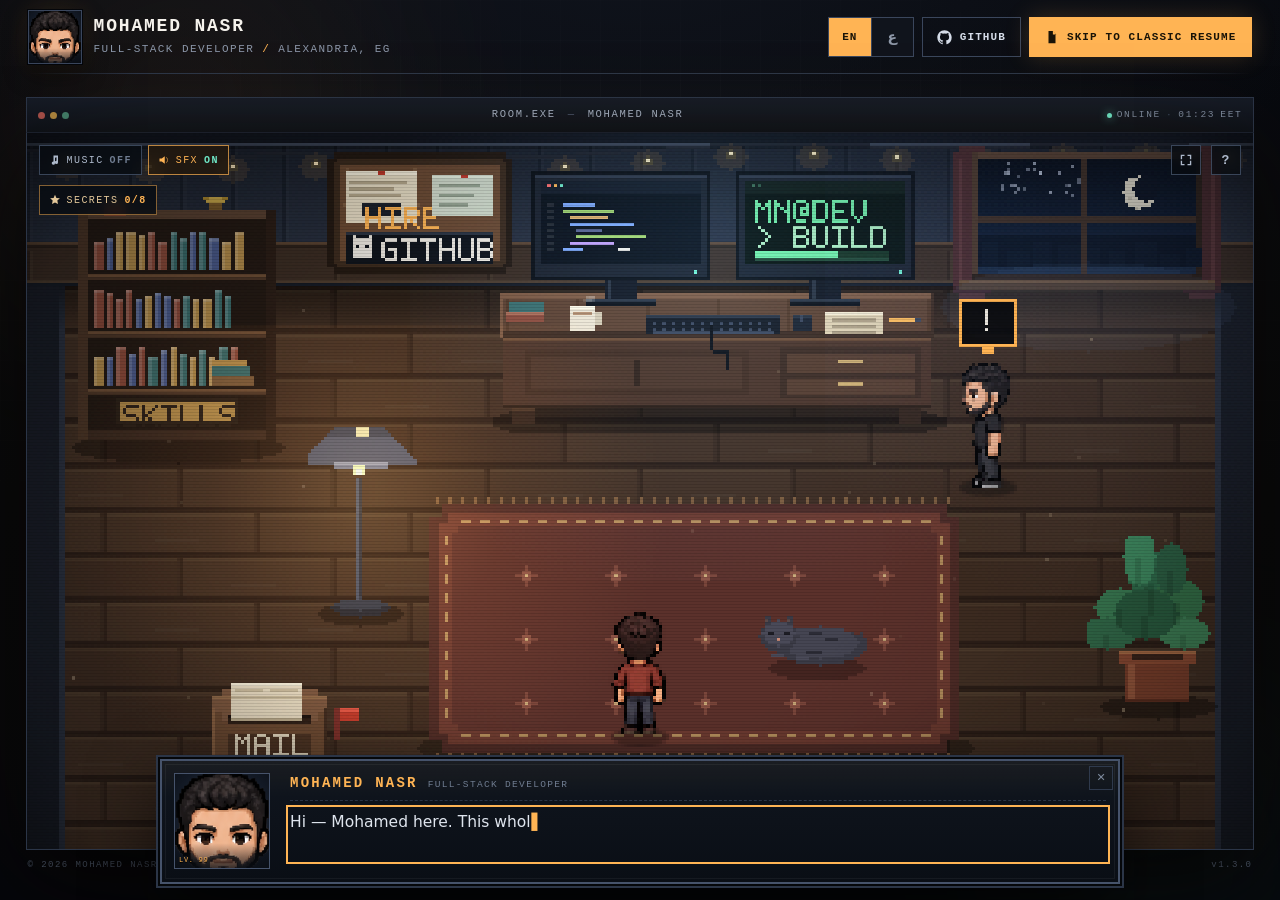
==== commit 0b43b496: "Swap the dev overlay for a pixel party, and add a window easter egg The Konami code used to paint co" ====
--- a/index.html
+++ b/index.html
@@ -58,7 +58,7 @@
 }
 </script>
 
-<link rel="stylesheet" href="css/style.css?v=30">
+<link rel="stylesheet" href="css/style.css?v=32">
 </head>
 <body>
 <a class="skip-link" href="#text-version" data-i18n="a11y.skip">Skip to text version</a>
@@ -305,15 +305,15 @@
   <p class="fb-back"><a href="#top">← Back to the interactive room</a></p>
 </article>
 
-<script src="js/config.js?v=30"></script>
-<script src="js/i18n.js?v=30"></script>
-<script src="js/pixel-font.js?v=30"></script>
-<script src="js/sprites.js?v=30"></script>
-<script src="js/room.js?v=30"></script>
-<script src="js/audio.js?v=30"></script>
-<script src="js/ui.js?v=30"></script>
-<script src="js/secrets.js?v=30"></script>
-<script src="js/onboarding.js?v=30"></script>
-<script src="js/game.js?v=30"></script>
+<script src="js/config.js?v=32"></script>
+<script src="js/i18n.js?v=32"></script>
+<script src="js/pixel-font.js?v=32"></script>
+<script src="js/sprites.js?v=32"></script>
+<script src="js/room.js?v=32"></script>
+<script src="js/audio.js?v=32"></script>
+<script src="js/ui.js?v=32"></script>
+<script src="js/secrets.js?v=32"></script>
+<script src="js/onboarding.js?v=32"></script>
+<script src="js/game.js?v=32"></script>
 </body>
 </html>
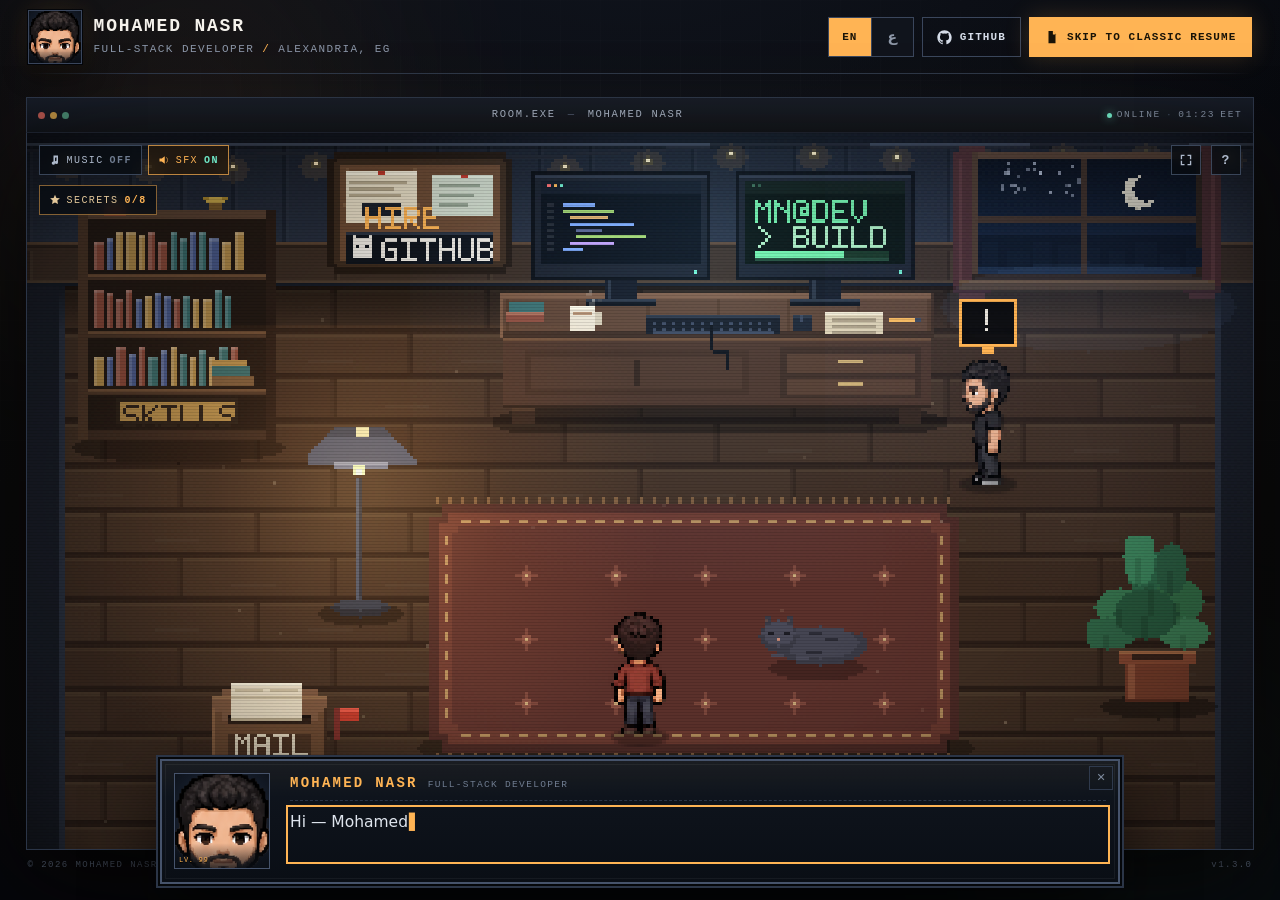
==== commit f302d319: "Resume the room when the tab comes back into view Switching to another tab, window or app paused the" ====
--- a/index.html
+++ b/index.html
@@ -58,7 +58,7 @@
 }
 </script>
 
-<link rel="stylesheet" href="css/style.css?v=32">
+<link rel="stylesheet" href="css/style.css?v=33">
 </head>
 <body>
 <a class="skip-link" href="#text-version" data-i18n="a11y.skip">Skip to text version</a>
@@ -305,15 +305,15 @@
   <p class="fb-back"><a href="#top">← Back to the interactive room</a></p>
 </article>
 
-<script src="js/config.js?v=32"></script>
-<script src="js/i18n.js?v=32"></script>
-<script src="js/pixel-font.js?v=32"></script>
-<script src="js/sprites.js?v=32"></script>
-<script src="js/room.js?v=32"></script>
-<script src="js/audio.js?v=32"></script>
-<script src="js/ui.js?v=32"></script>
-<script src="js/secrets.js?v=32"></script>
-<script src="js/onboarding.js?v=32"></script>
-<script src="js/game.js?v=32"></script>
+<script src="js/config.js?v=33"></script>
+<script src="js/i18n.js?v=33"></script>
+<script src="js/pixel-font.js?v=33"></script>
+<script src="js/sprites.js?v=33"></script>
+<script src="js/room.js?v=33"></script>
+<script src="js/audio.js?v=33"></script>
+<script src="js/ui.js?v=33"></script>
+<script src="js/secrets.js?v=33"></script>
+<script src="js/onboarding.js?v=33"></script>
+<script src="js/game.js?v=33"></script>
 </body>
 </html>
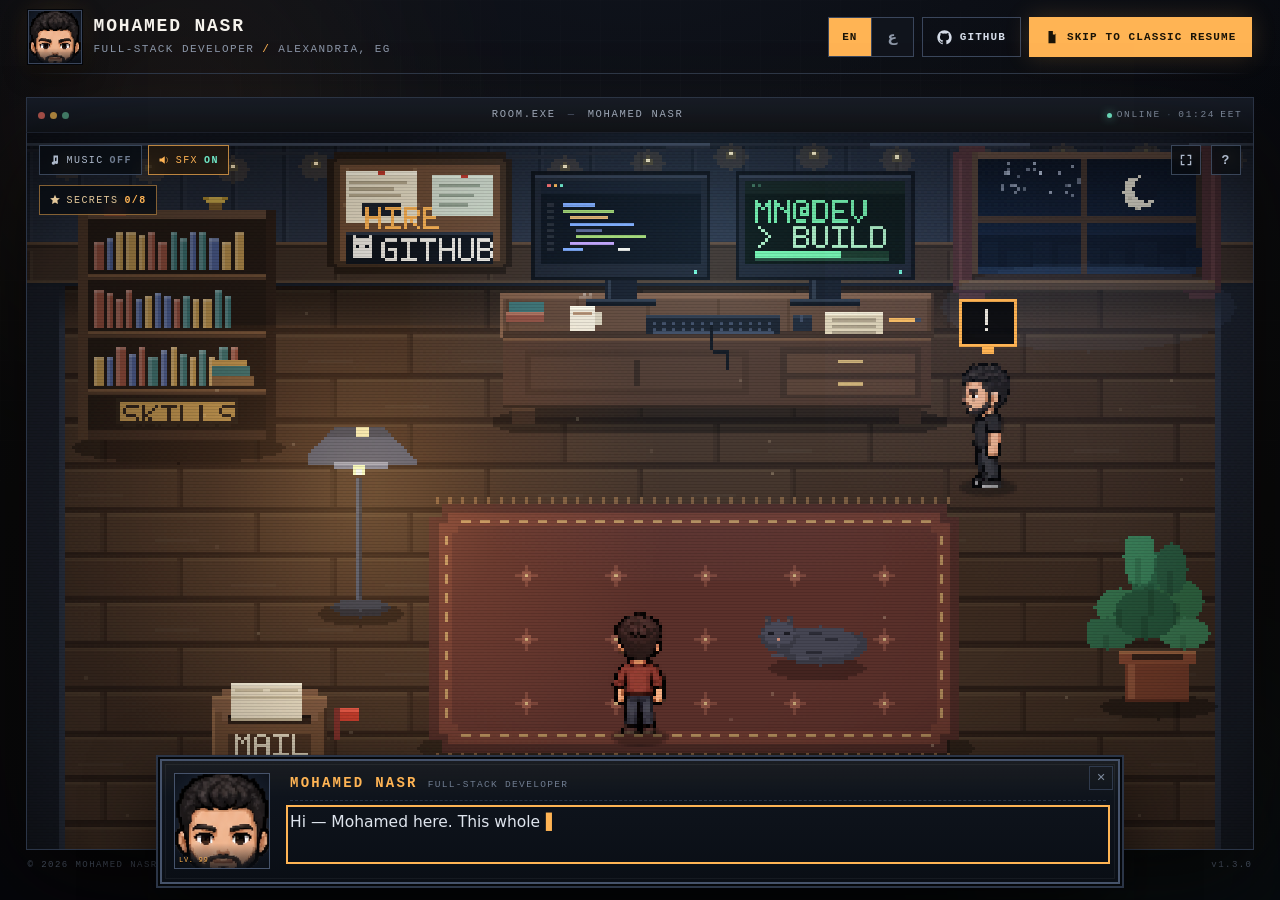
==== commit 7ed970f4: "Keep Mohamed in his spot after the guided tour He used to step aside whenever the visitor walked int" ====
--- a/index.html
+++ b/index.html
@@ -58,7 +58,7 @@
 }
 </script>
 
-<link rel="stylesheet" href="css/style.css?v=33">
+<link rel="stylesheet" href="css/style.css?v=34">
 </head>
 <body>
 <a class="skip-link" href="#text-version" data-i18n="a11y.skip">Skip to text version</a>
@@ -305,15 +305,15 @@
   <p class="fb-back"><a href="#top">← Back to the interactive room</a></p>
 </article>
 
-<script src="js/config.js?v=33"></script>
-<script src="js/i18n.js?v=33"></script>
-<script src="js/pixel-font.js?v=33"></script>
-<script src="js/sprites.js?v=33"></script>
-<script src="js/room.js?v=33"></script>
-<script src="js/audio.js?v=33"></script>
-<script src="js/ui.js?v=33"></script>
-<script src="js/secrets.js?v=33"></script>
-<script src="js/onboarding.js?v=33"></script>
-<script src="js/game.js?v=33"></script>
+<script src="js/config.js?v=34"></script>
+<script src="js/i18n.js?v=34"></script>
+<script src="js/pixel-font.js?v=34"></script>
+<script src="js/sprites.js?v=34"></script>
+<script src="js/room.js?v=34"></script>
+<script src="js/audio.js?v=34"></script>
+<script src="js/ui.js?v=34"></script>
+<script src="js/secrets.js?v=34"></script>
+<script src="js/onboarding.js?v=34"></script>
+<script src="js/game.js?v=34"></script>
 </body>
 </html>
